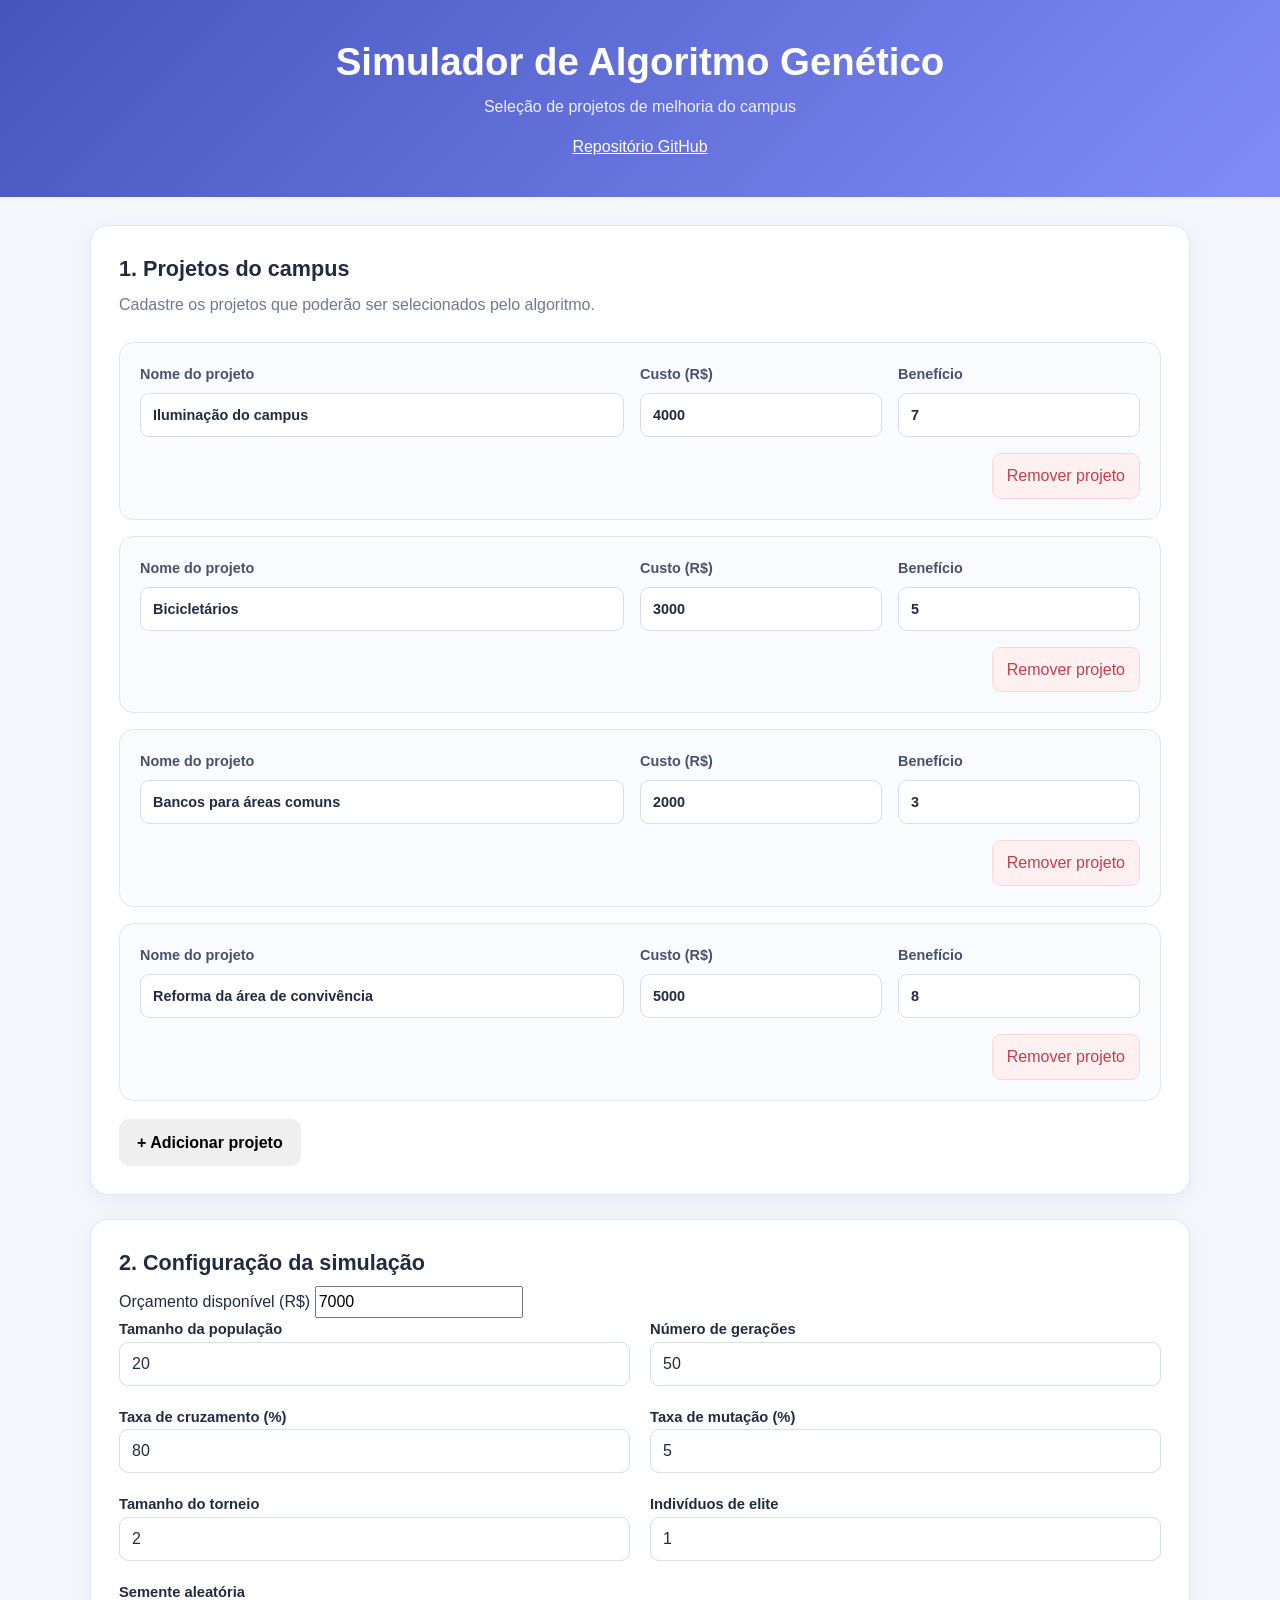
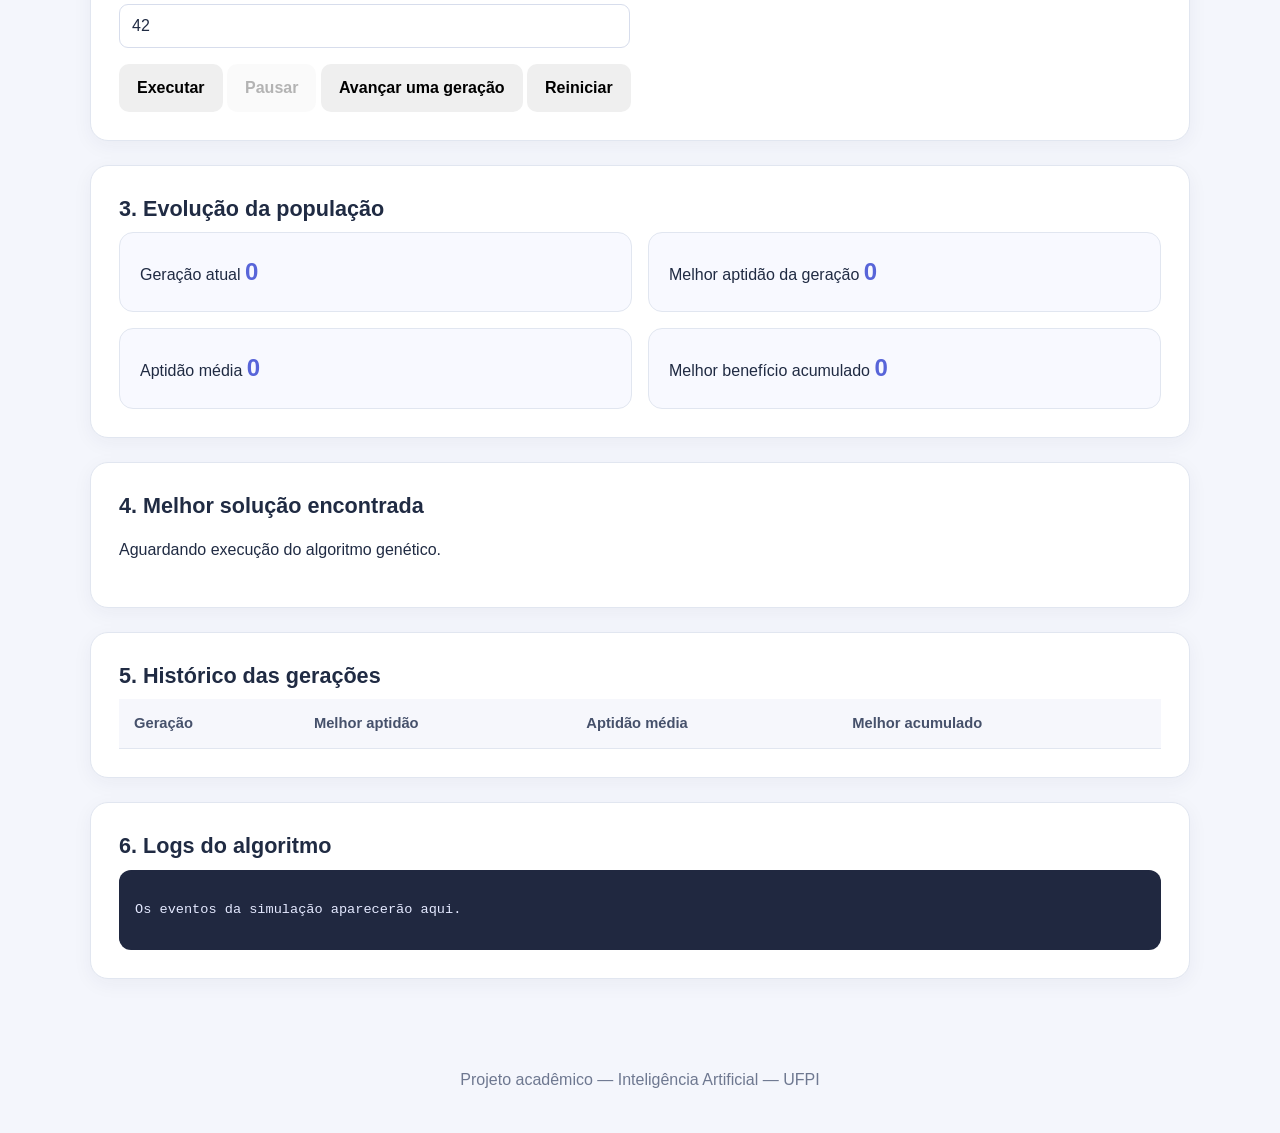
==== index.html @ 8a9bc87d "alg+estr" ====
<!DOCTYPE html>
<html lang="pt-BR">
<head>
    <meta charset="UTF-8">
    <meta name="viewport" content="width=device-width, initial-scale=1.0">

    <title>Simulador de Algoritmo Genético</title>

    <link rel="stylesheet" href="css/style.css">
</head>
<body>

    <header class="cabecalho">
        <div>
            <h1>Simulador de Algoritmo Genético</h1>
            <p>Seleção de projetos de melhoria do campus</p>
        </div>

        <a
            href="https://github.com/"
            target="_blank"
            rel="noopener noreferrer"
            class="link-github"
        >
            Repositório GitHub
        </a>
    </header>

    <main class="container">

        <section class="painel">
            <h2>1. Projetos do campus</h2>

            <p class="descricao">
                Cadastre os projetos que poderão ser selecionados pelo algoritmo.
            </p>

            <div id="lista-projetos"></div>

            <button type="button" id="adicionar-projeto" class="botao secundario">
                + Adicionar projeto
            </button>
        </section>

        <section class="painel">
            <h2>2. Configuração da simulação</h2>

            <form id="form-configuracao">

                <div class="campo">
                    <label for="orcamento">Orçamento disponível (R$)</label>
                    <input
                        type="number"
                        id="orcamento"
                        min="0"
                        step="0.01"
                        value="7000"
                        required
                    >
                </div>

                <div class="grade-campos">
                    <div class="campo">
                        <label for="populacao">Tamanho da população</label>
                        <input
                            type="number"
                            id="populacao"
                            min="2"
                            step="1"
                            value="20"
                            required
                        >
                    </div>

                    <div class="campo">
                        <label for="geracoes">Número de gerações</label>
                        <input
                            type="number"
                            id="geracoes"
                            min="1"
                            step="1"
                            value="50"
                            required
                        >
                    </div>

                    <div class="campo">
                        <label for="cruzamento">Taxa de cruzamento (%)</label>
                        <input
                            type="number"
                            id="cruzamento"
                            min="0"
                            max="100"
                            step="1"
                            value="80"
                            required
                        >
                    </div>

                    <div class="campo">
                        <label for="mutacao">Taxa de mutação (%)</label>
                        <input
                            type="number"
                            id="mutacao"
                            min="0"
                            max="100"
                            step="1"
                            value="5"
                            required
                        >
                    </div>

                    <div class="campo">
                        <label for="torneio">Tamanho do torneio</label>
                        <input
                            type="number"
                            id="torneio"
                            min="2"
                            step="1"
                            value="2"
                            required
                        >
                    </div>

                    <div class="campo">
                        <label for="elite">Indivíduos de elite</label>
                        <input
                            type="number"
                            id="elite"
                            min="0"
                            step="1"
                            value="1"
                            required
                        >
                    </div>

                    <div class="campo">
                        <label for="semente">Semente aleatória</label>
                        <input
                            type="number"
                            id="semente"
                            step="1"
                            value="42"
                            required
                        >
                    </div>
                </div>

                <p id="mensagem-validacao" class="mensagem"></p>

                <div class="botoes">
                    <button type="button" id="executar" class="botao principal">
                        Executar
                    </button>

                    <button type="button" id="pausar" class="botao secundario">
                        Pausar
                    </button>

                    <button type="button" id="avancar" class="botao secundario">
                        Avançar uma geração
                    </button>

                    <button type="button" id="reiniciar" class="botao secundario">
                        Reiniciar
                    </button>
                </div>
            </form>
        </section>

        <section class="painel">
            <h2>3. Evolução da população</h2>

            <div class="grade-resultados">
                <article class="cartao-resultado">
                    <span>Geração atual</span>
                    <strong id="geracao-atual">0</strong>
                </article>

                <article class="cartao-resultado">
                    <span>Melhor aptidão da geração</span>
                    <strong id="melhor-geracao">0</strong>
                </article>

                <article class="cartao-resultado">
                    <span>Aptidão média</span>
                    <strong id="media-populacao">0</strong>
                </article>

                <article class="cartao-resultado">
                    <span>Melhor benefício acumulado</span>
                    <strong id="melhor-acumulado">0</strong>
                </article>
            </div>
        </section>

        <section class="painel">
            <h2>4. Melhor solução encontrada</h2>

            <div id="resultado-final">
                <p>Aguardando execução do algoritmo genético.</p>
            </div>
        </section>

        <section class="painel">
            <h2>5. Histórico das gerações</h2>

            <div class="tabela-container">
                <table>
                    <thead>
                        <tr>
                            <th>Geração</th>
                            <th>Melhor aptidão</th>
                            <th>Aptidão média</th>
                            <th>Melhor acumulado</th>
                        </tr>
                    </thead>

                    <tbody id="historico-geracoes">
                    </tbody>
                </table>
            </div>
        </section>

        <section class="painel">
            <h2>6. Logs do algoritmo</h2>

            <div id="logs" class="logs">
                <p>Os eventos da simulação aparecerão aqui.</p>
            </div>
        </section>

    </main>

    <footer>
        <p>Projeto acadêmico — Inteligência Artificial — UFPI</p>
    </footer>

    <script type="module" src="js/main.js"></script>

</body>
</html>
---- css/style.css ----
:root {
  font-family: "Segoe UI", Arial, sans-serif;
  color: #202b43;
  background: #f4f6fc;
  font-synthesis: none;
  text-rendering: optimizeLegibility;
  --primaria: #5865d9;
  --primaria-hover: #4652bf;
  --texto-suave: #6e7890;
  --borda: #e1e6f0;
  --fundo-card: #ffffff;
}

* {
  box-sizing: border-box;
}

body {
  margin: 0;
  min-width: 320px;
  background: #f4f6fc;
  color: #202b43;
  line-height: 1.6;
}

button,
input,
select {
  font: inherit;
}

button {
  cursor: pointer;
  transition: background 0.2s, transform 0.2s;
}

button:hover {
  transform: translateY(-1px);
}

.cabecalho {
  padding: 38px 24px;
  color: white;
  text-align: center;
  background: linear-gradient(135deg, #4655bd, #818cf8);
}

.cabecalho h1 {
  margin: 0 0 8px;
  font-size: clamp(1.7rem, 4vw, 2.4rem);
  line-height: 1.25;
}

.cabecalho p {
  margin: 0;
  color: #eef0ff;
}

.cabecalho a {
  display: inline-block;
  margin-top: 14px;
  color: white;
}

.container {
  width: min(1100px, calc(100% - 32px));
  margin: 28px auto 48px;
}

.painel {
  min-width: 0;
  margin-bottom: 24px;
  padding: 28px;
  background: var(--fundo-card);
  border: 1px solid var(--borda);
  border-radius: 18px;
  box-shadow: 0 5px 20px rgba(35, 48, 85, 0.05);
}

.painel h2 {
  margin: 0 0 8px;
  font-size: 1.35rem;
  line-height: 1.4;
}

.painel > p {
  margin: 0 0 24px;
  color: var(--texto-suave);
}

#lista-projetos {
  display: grid;
  gap: 16px;
}

.projeto-item {
  display: grid;
  grid-template-columns: minmax(0, 2fr) minmax(0, 1fr) minmax(0, 1fr);
  align-items: end;
  gap: 16px;
  min-width: 0;
  padding: 20px;
  background: #fafbff;
  border: 1px solid var(--borda);
  border-radius: 14px;
}

.projeto-item label {
  display: flex;
  flex-direction: column;
  gap: 7px;
  min-width: 0;
  color: #46516b;
  font-size: 0.9rem;
  font-weight: 600;
}

.projeto-item input {
  width: 100%;
  min-width: 0;
  height: 44px;
  padding: 10px 12px;
  color: #202b43;
  background: white;
  border: 1px solid #d7ddec;
  border-radius: 9px;
  outline: none;
}

.projeto-item input:focus,
.grade-campos input:focus,
.grade-campos select:focus {
  border-color: var(--primaria);
  box-shadow: 0 0 0 3px rgba(88, 101, 217, 0.12);
}

.botao-remover {
  grid-column: 1 / -1;
  justify-self: end;
  padding: 9px 14px;
  color: #c13f50;
  background: #fff0f1;
  border: 1px solid #ffd7db;
  border-radius: 9px;
}

.botao-remover:hover {
  background: #ffe1e4;
}

.botao {
  display: inline-flex;
  align-items: center;
  justify-content: center;
  min-height: 44px;
  padding: 11px 18px;
  border: none;
  border-radius: 10px;
  font-weight: 600;
}

.botao-primario {
  color: white;
  background: var(--primaria);
}

.botao-primario:hover {
  background: var(--primaria-hover);
}

.botao-secundario {
  color: #46516b;
  background: #edf0fa;
}

#adicionar-projeto {
  margin-top: 18px;
}

.grade-campos {
  display: grid;
  grid-template-columns: repeat(2, minmax(0, 1fr));
  gap: 20px;
}

.grade-campos label {
  display: flex;
  flex-direction: column;
  gap: 8px;
  min-width: 0;
  font-weight: 600;
  font-size: 0.92rem;
}

.grade-campos input,
.grade-campos select {
  width: 100%;
  min-width: 0;
  height: 44px;
  padding: 10px 12px;
  color: #202b43;
  background: white;
  border: 1px solid #d7ddec;
  border-radius: 9px;
  outline: none;
}

.grade-campos input[type="range"] {
  padding: 0;
  accent-color: var(--primaria);
  border: none;
  box-shadow: none;
}

.grade-botoes {
  display: flex;
  flex-wrap: wrap;
  gap: 12px;
  margin-top: 24px;
}

.grade-resultados {
  display: grid;
  grid-template-columns: repeat(2, minmax(0, 1fr));
  gap: 16px;
}

.cartao-resultado {
  min-width: 0;
  padding: 20px;
  background: #f8f9ff;
  border: 1px solid var(--borda);
  border-radius: 14px;
}

.cartao-resultado p {
  margin: 0 0 6px;
  color: var(--texto-suave);
  font-size: 0.9rem;
}

.cartao-resultado strong {
  overflow-wrap: anywhere;
  font-size: 1.5rem;
  color: var(--primaria);
}

.tabela-container {
  width: 100%;
  overflow-x: auto;
}

table {
  width: 100%;
  border-collapse: collapse;
  font-size: 0.92rem;
}

th,
td {
  padding: 13px 15px;
  text-align: left;
  border-bottom: 1px solid var(--borda);
  white-space: nowrap;
}

th {
  color: #46516b;
  background: #f6f7fc;
  font-weight: 700;
}

.logs {
  max-height: 320px;
  overflow: auto;
  padding: 16px;
  color: #e4e9ff;
  background: #202840;
  border-radius: 12px;
  font-family: Consolas, monospace;
  font-size: 0.85rem;
  overflow-wrap: anywhere;
}

footer {
  padding: 24px;
  color: var(--texto-suave);
  text-align: center;
}

@media (max-width: 700px) {
  .container {
    width: min(100% - 20px, 600px);
    margin-top: 16px;
  }

  .painel {
    padding: 18px;
    border-radius: 14px;
  }

  .projeto-item {
    grid-template-columns: minmax(0, 1fr);
    gap: 14px;
    padding: 16px;
  }

  .botao-remover {
    grid-column: auto;
    justify-self: stretch;
  }

  .grade-campos,
  .grade-resultados {
    grid-template-columns: minmax(0, 1fr);
  }

  .grade-botoes {
    flex-direction: column;
  }

  .grade-botoes .botao {
    width: 100%;
  }
}
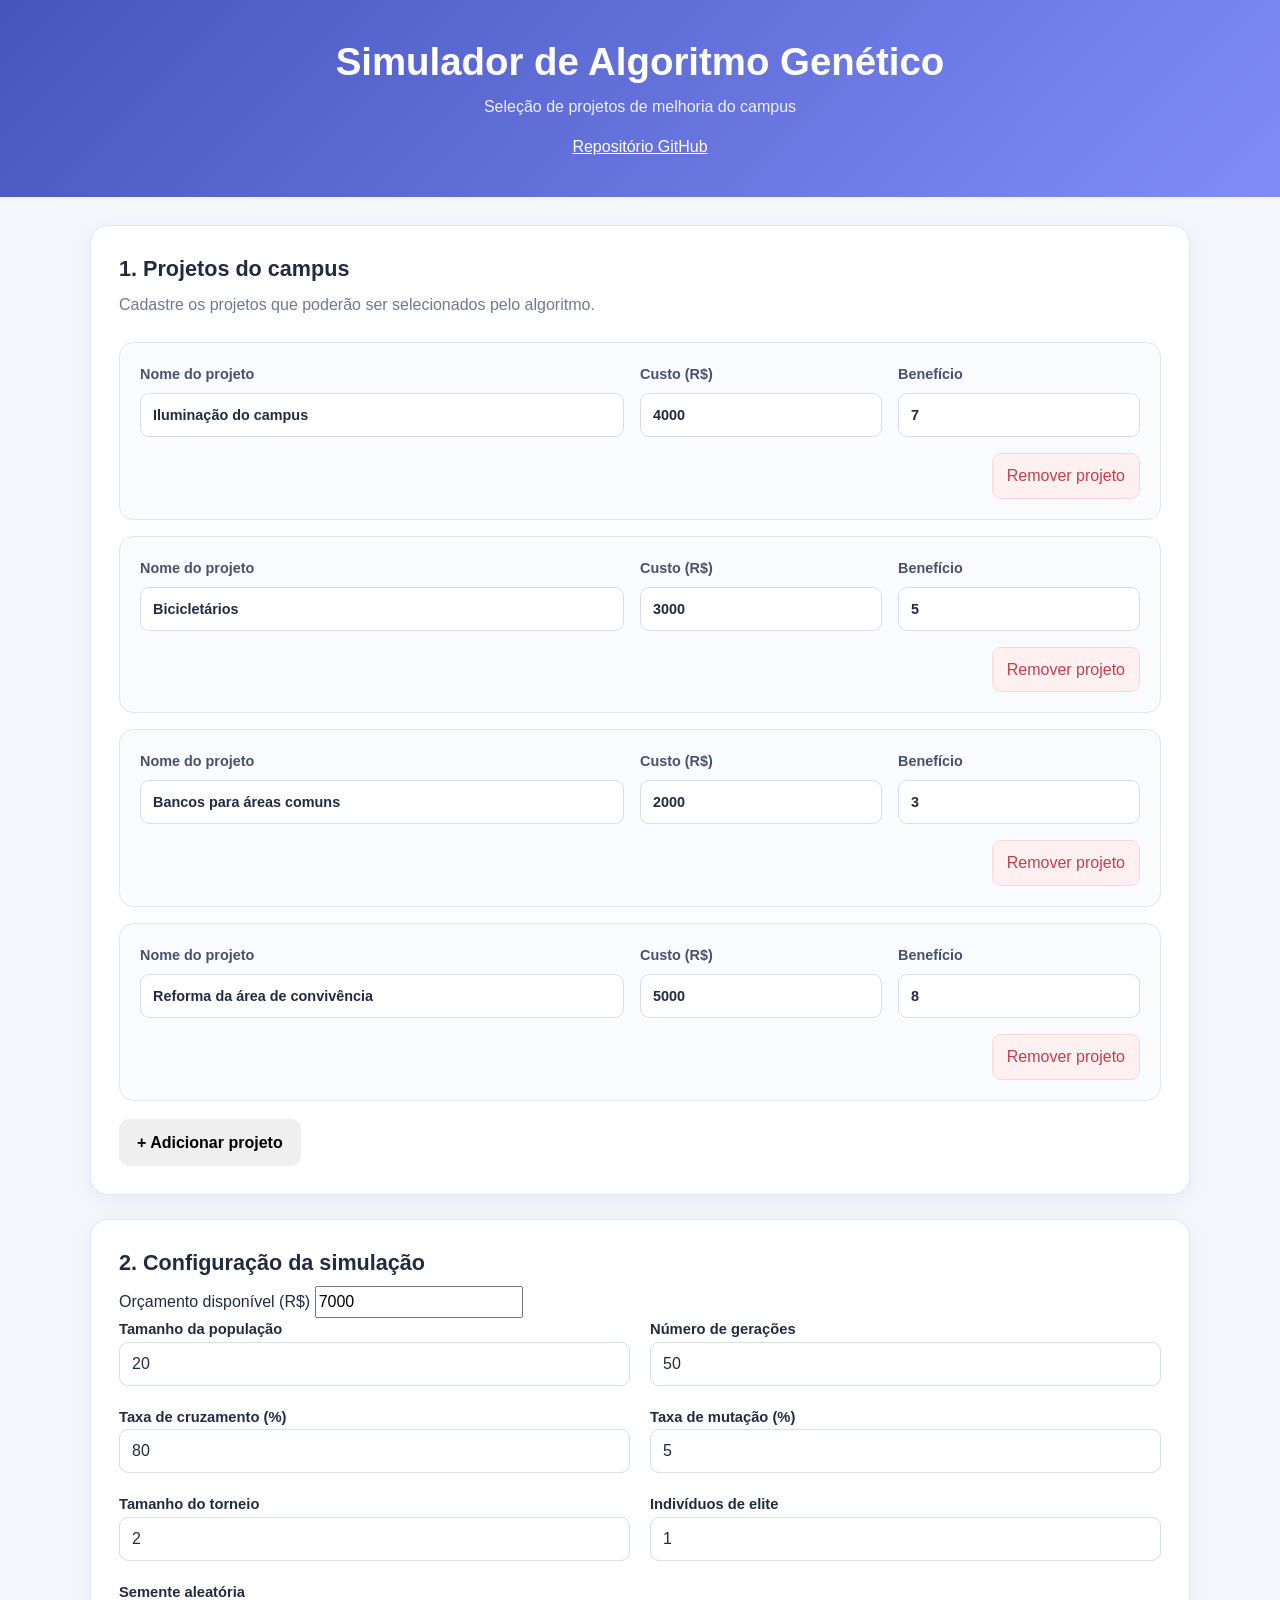
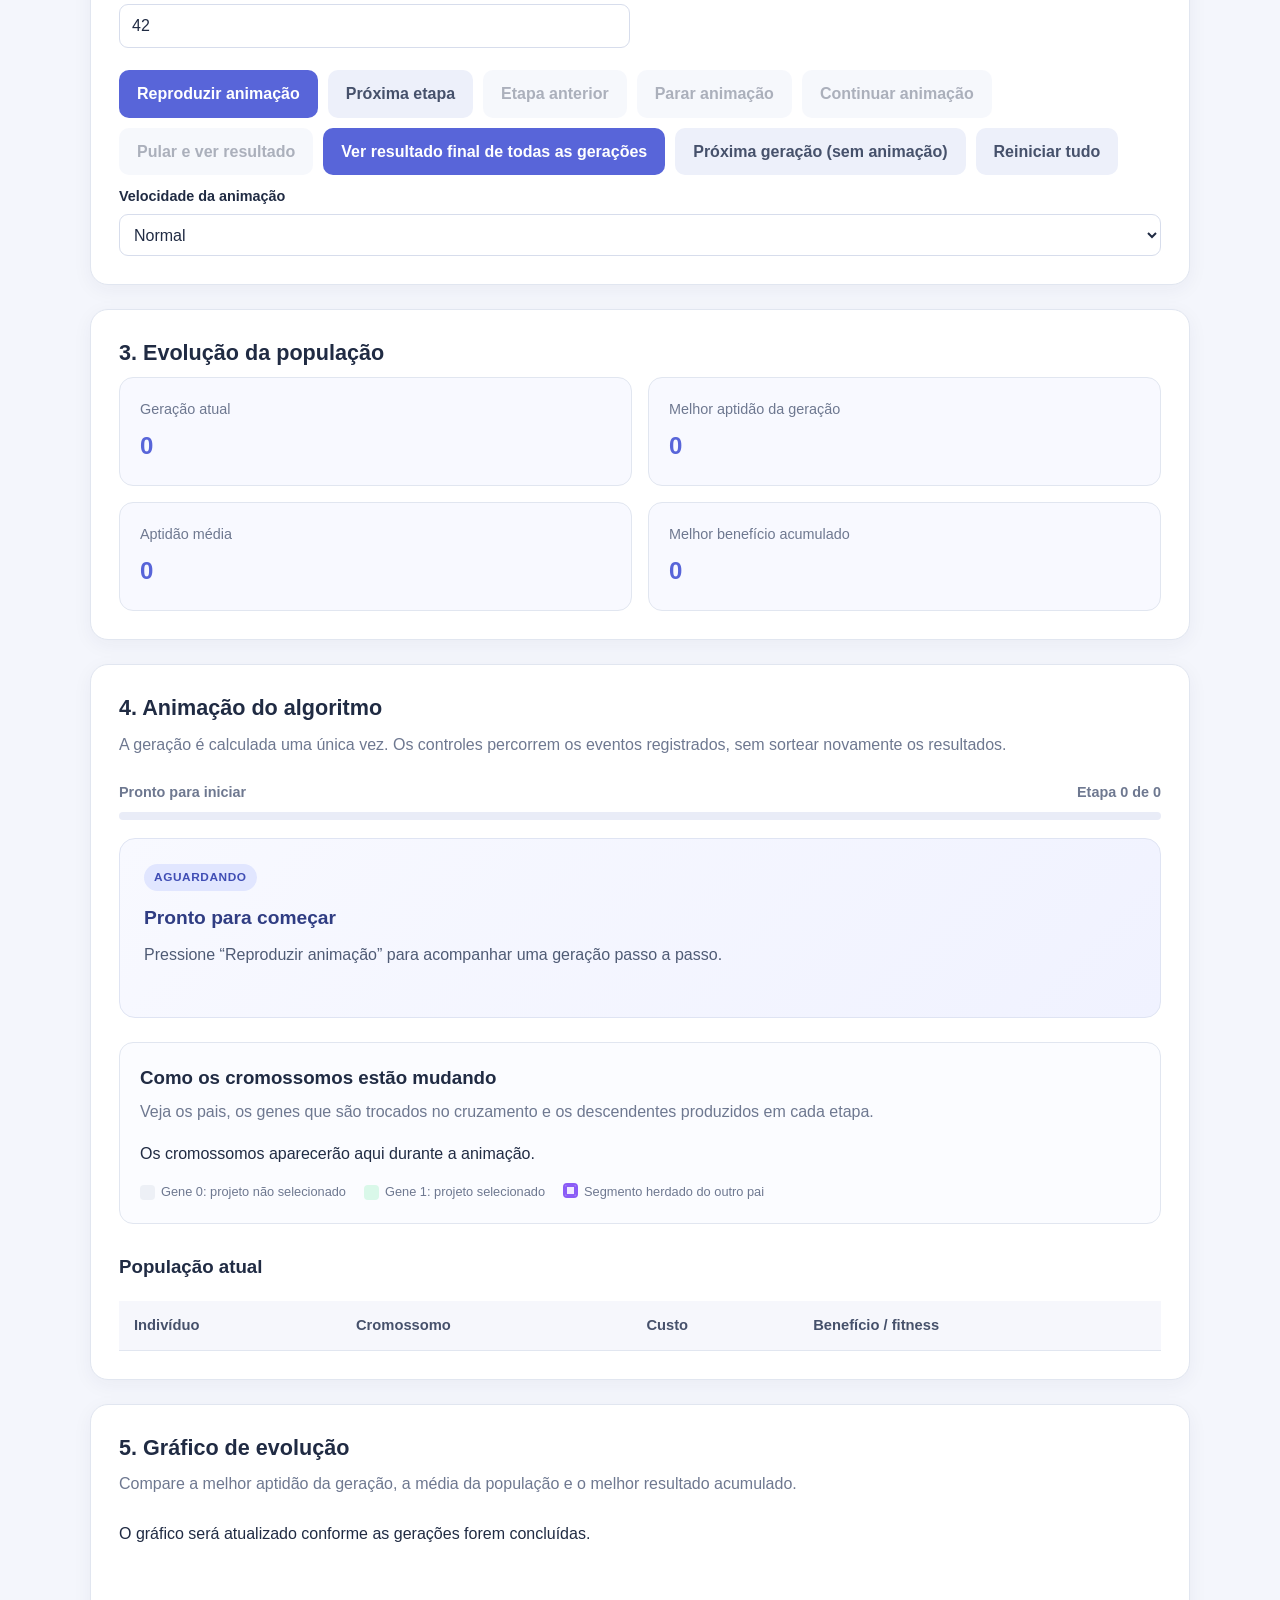
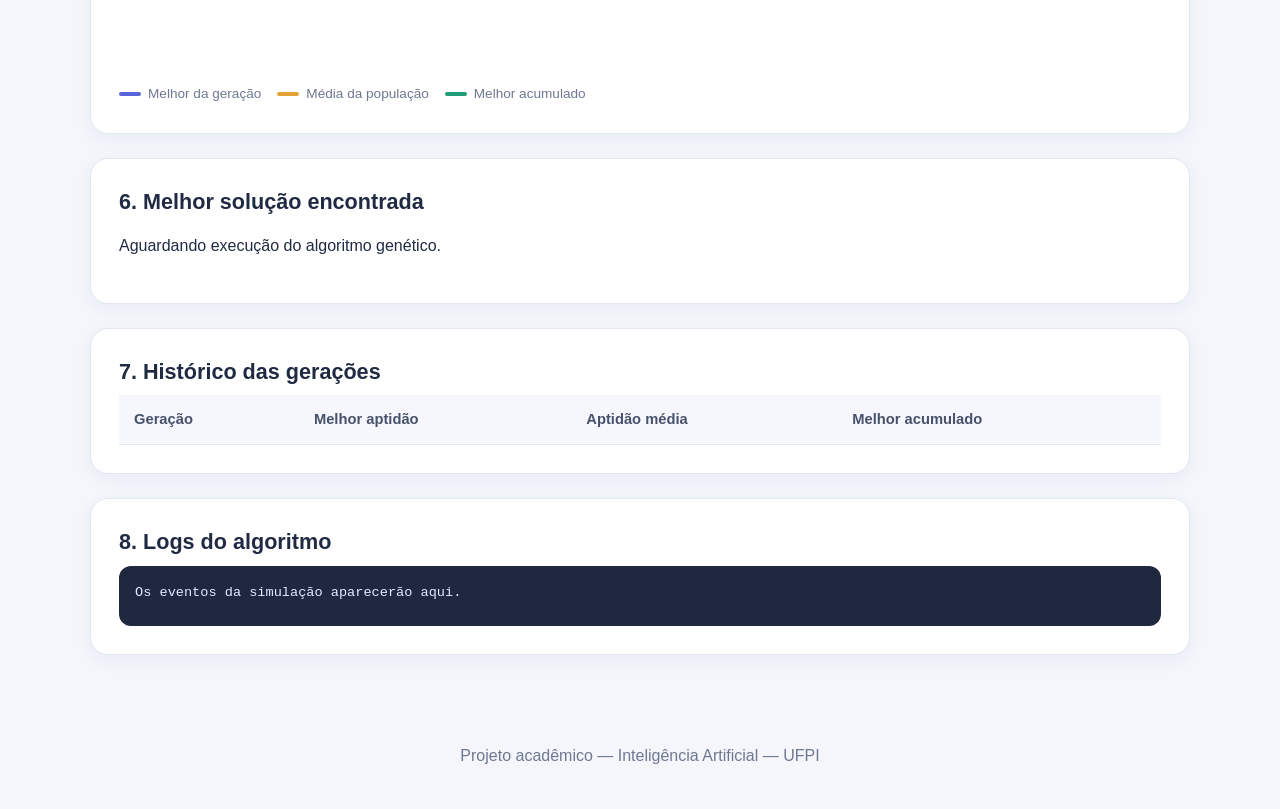
==== commit 7ee617a5: "ajuste das animacoes" ====
--- a/index.html
+++ b/index.html
@@ -4,40 +4,26 @@
 <head>
     <meta charset="UTF-8">
     <meta name="viewport" content="width=device-width, initial-scale=1.0">
-
     <title>Simulador de Algoritmo Genético</title>
-
     <link rel="stylesheet" href="css/style.css">
 </head>
 <body>
-
     <header class="cabecalho">
         <div>
             <h1>Simulador de Algoritmo Genético</h1>
             <p>Seleção de projetos de melhoria do campus</p>
         </div>
-
-        <a
-            href="https://github.com/"
-            target="_blank"
-            rel="noopener noreferrer"
-            class="link-github"
-        >
+        <a href="https://github.com/MonnikLuianne/simulador-de-algoritmo-genetico"
+           target="_blank" rel="noopener noreferrer" class="link-github">
             Repositório GitHub
         </a>
     </header>
 
     <main class="container">
-
         <section class="painel">
             <h2>1. Projetos do campus</h2>
-
-            <p class="descricao">
-                Cadastre os projetos que poderão ser selecionados pelo algoritmo.
-            </p>
-
+            <p class="descricao">Cadastre os projetos que poderão ser selecionados pelo algoritmo.</p>
             <div id="lista-projetos"></div>
-
             <button type="button" id="adicionar-projeto" class="botao secundario">
                 + Adicionar projeto
             </button>
@@ -45,149 +31,83 @@
 
         <section class="painel">
             <h2>2. Configuração da simulação</h2>
-
             <form id="form-configuracao">
-
                 <div class="campo">
                     <label for="orcamento">Orçamento disponível (R$)</label>
-                    <input
-                        type="number"
-                        id="orcamento"
-                        min="0"
-                        step="0.01"
-                        value="7000"
-                        required
-                    >
+                    <input type="number" id="orcamento" min="0" step="0.01" value="7000" required>
                 </div>
 
                 <div class="grade-campos">
                     <div class="campo">
                         <label for="populacao">Tamanho da população</label>
-                        <input
-                            type="number"
-                            id="populacao"
-                            min="2"
-                            step="1"
-                            value="20"
-                            required
-                        >
-                    </div>
-
+                        <input type="number" id="populacao" min="2" step="1" value="20" required>
+                    </div>
                     <div class="campo">
                         <label for="geracoes">Número de gerações</label>
-                        <input
-                            type="number"
-                            id="geracoes"
-                            min="1"
-                            step="1"
-                            value="50"
-                            required
-                        >
-                    </div>
-
+                        <input type="number" id="geracoes" min="1" step="1" value="50" required>
+                    </div>
                     <div class="campo">
                         <label for="cruzamento">Taxa de cruzamento (%)</label>
-                        <input
-                            type="number"
-                            id="cruzamento"
-                            min="0"
-                            max="100"
-                            step="1"
-                            value="80"
-                            required
-                        >
-                    </div>
-
+                        <input type="number" id="cruzamento" min="0" max="100" step="1" value="80" required>
+                    </div>
                     <div class="campo">
                         <label for="mutacao">Taxa de mutação (%)</label>
-                        <input
-                            type="number"
-                            id="mutacao"
-                            min="0"
-                            max="100"
-                            step="1"
-                            value="5"
-                            required
-                        >
-                    </div>
-
+                        <input type="number" id="mutacao" min="0" max="100" step="1" value="5" required>
+                    </div>
                     <div class="campo">
                         <label for="torneio">Tamanho do torneio</label>
-                        <input
-                            type="number"
-                            id="torneio"
-                            min="2"
-                            step="1"
-                            value="2"
-                            required
-                        >
-                    </div>
-
+                        <input type="number" id="torneio" min="2" step="1" value="2" required>
+                    </div>
                     <div class="campo">
                         <label for="elite">Indivíduos de elite</label>
-                        <input
-                            type="number"
-                            id="elite"
-                            min="0"
-                            step="1"
-                            value="1"
-                            required
-                        >
-                    </div>
-
+                        <input type="number" id="elite" min="0" step="1" value="1" required>
+                    </div>
                     <div class="campo">
                         <label for="semente">Semente aleatória</label>
-                        <input
-                            type="number"
-                            id="semente"
-                            step="1"
-                            value="42"
-                            required
-                        >
+                        <input type="number" id="semente" step="1" value="42" required>
                     </div>
                 </div>
 
                 <p id="mensagem-validacao" class="mensagem"></p>
 
                 <div class="botoes">
-                    <button type="button" id="executar" class="botao principal">
-                        Executar
-                    </button>
-
-                    <button type="button" id="pausar" class="botao secundario">
-                        Pausar
-                    </button>
-
-                    <button type="button" id="avancar" class="botao secundario">
-                        Avançar uma geração
-                    </button>
-
-                    <button type="button" id="reiniciar" class="botao secundario">
-                        Reiniciar
-                    </button>
+                    <button type="button" id="executar" class="botao botao-primario">Reproduzir animação</button>
+                    <button type="button" id="proxima-etapa" class="botao botao-secundario">Próxima etapa</button>
+                    <button type="button" id="etapa-anterior" class="botao botao-secundario">Etapa anterior</button>
+                    <button type="button" id="pausar" class="botao botao-secundario">Parar animação</button>
+                    <button type="button" id="continuar" class="botao botao-secundario">Continuar animação</button>
+                    <button type="button" id="pular" class="botao botao-secundario">Pular e ver resultado</button>
+                    <button type="button" id="resultado-todas-geracoes" class="botao botao-primario">Ver resultado final de todas as gerações</button>
+                    <button type="button" id="avancar" class="botao botao-secundario">Próxima geração (sem animação)</button>
+                    <button type="button" id="reiniciar" class="botao botao-secundario">Reiniciar tudo</button>
+                    <div class="campo campo-velocidade">
+                        <label for="velocidade">Velocidade da animação</label>
+                        <select id="velocidade">
+                            <option value="1400">Lenta</option>
+                            <option value="800" selected>Normal</option>
+                            <option value="350">Rápida</option>
+                            <option value="100">Muito rápida</option>
+                        </select>
+                    </div>
                 </div>
             </form>
         </section>
 
         <section class="painel">
             <h2>3. Evolução da população</h2>
-
             <div class="grade-resultados">
                 <article class="cartao-resultado">
                     <span>Geração atual</span>
                     <strong id="geracao-atual">0</strong>
                 </article>
-
                 <article class="cartao-resultado">
                     <span>Melhor aptidão da geração</span>
                     <strong id="melhor-geracao">0</strong>
                 </article>
-
                 <article class="cartao-resultado">
                     <span>Aptidão média</span>
                     <strong id="media-populacao">0</strong>
                 </article>
-
                 <article class="cartao-resultado">
                     <span>Melhor benefício acumulado</span>
                     <strong id="melhor-acumulado">0</strong>
@@ -196,16 +116,82 @@
         </section>
 
         <section class="painel">
-            <h2>4. Melhor solução encontrada</h2>
-
+            <h2>4. Animação do algoritmo</h2>
+            <p class="descricao">
+                A geração é calculada uma única vez. Os controles percorrem os eventos
+                registrados, sem sortear novamente os resultados.
+            </p>
+
+            <div class="animacao-status">
+                <span id="status-animacao">Pronto para iniciar</span>
+                <span id="contador-etapas">Etapa 0 de 0</span>
+            </div>
+            <div class="barra-progresso">
+                <div id="progresso-animacao"></div>
+            </div>
+
+            <article id="quadro-animacao" class="quadro-animacao" aria-live="polite">
+                <span class="etapa-selo">AGUARDANDO</span>
+                <h3>Pronto para começar</h3>
+                <p>Pressione “Reproduzir animação” para acompanhar uma geração passo a passo.</p>
+            </article>
+
+            <section class="painel-cromossomos">
+                <h3>Como os cromossomos estão mudando</h3>
+                <p class="descricao">
+                    Veja os pais, os genes que são trocados no cruzamento e os descendentes
+                    produzidos em cada etapa.
+                </p>
+                <div id="visual-cromossomos" class="visual-cromossomos" aria-live="polite">
+                    <p>Os cromossomos aparecerão aqui durante a animação.</p>
+                </div>
+                <div class="legenda-genes">
+                    <span><i class="gene-zero"></i> Gene 0: projeto não selecionado</span>
+                    <span><i class="gene-um"></i> Gene 1: projeto selecionado</span>
+                    <span><i class="gene-herdado"></i> Segmento herdado do outro pai</span>
+                </div>
+            </section>
+
+            <h3>População atual</h3>
+            <div class="tabela-container">
+                <table>
+                    <thead>
+                        <tr>
+                            <th>Indivíduo</th>
+                            <th>Cromossomo</th>
+                            <th>Custo</th>
+                            <th>Benefício / fitness</th>
+                        </tr>
+                    </thead>
+                    <tbody id="tabela-populacao"></tbody>
+                </table>
+            </div>
+        </section>
+
+        <section class="painel">
+            <h2>5. Gráfico de evolução</h2>
+            <p class="descricao">
+                Compare a melhor aptidão da geração, a média da população e o melhor resultado acumulado.
+            </p>
+            <div id="grafico-evolucao" class="grafico-evolucao">
+                <p>O gráfico será atualizado conforme as gerações forem concluídas.</p>
+            </div>
+            <div class="legenda-grafico">
+                <span><i class="legenda-melhor"></i> Melhor da geração</span>
+                <span><i class="legenda-media"></i> Média da população</span>
+                <span><i class="legenda-acumulado"></i> Melhor acumulado</span>
+            </div>
+        </section>
+
+        <section class="painel">
+            <h2>6. Melhor solução encontrada</h2>
             <div id="resultado-final">
                 <p>Aguardando execução do algoritmo genético.</p>
             </div>
         </section>
 
         <section class="painel">
-            <h2>5. Histórico das gerações</h2>
-
+            <h2>7. Histórico das gerações</h2>
             <div class="tabela-container">
                 <table>
                     <thead>
@@ -216,21 +202,17 @@
                             <th>Melhor acumulado</th>
                         </tr>
                     </thead>
-
-                    <tbody id="historico-geracoes">
-                    </tbody>
+                    <tbody id="historico-geracoes"></tbody>
                 </table>
             </div>
         </section>
 
         <section class="painel">
-            <h2>6. Logs do algoritmo</h2>
-
+            <h2>8. Logs do algoritmo</h2>
             <div id="logs" class="logs">
                 <p>Os eventos da simulação aparecerão aqui.</p>
             </div>
         </section>
-
     </main>
 
     <footer>
@@ -238,6 +220,5 @@
     </footer>
 
     <script type="module" src="js/main.js"></script>
-
 </body>
 </html>
--- a/css/style.css
+++ b/css/style.css
@@ -1,3 +1,4 @@
+
 :root {
   font-family: "Segoe UI", Arial, sans-serif;
   color: #202b43;
@@ -11,9 +12,7 @@
   --fundo-card: #ffffff;
 }
 
-* {
-  box-sizing: border-box;
-}
+* { box-sizing: border-box; }
 
 body {
   margin: 0;
@@ -23,20 +22,14 @@
   line-height: 1.6;
 }
 
-button,
-input,
-select {
-  font: inherit;
-}
+button, input, select { font: inherit; }
 
 button {
   cursor: pointer;
   transition: background 0.2s, transform 0.2s;
 }
 
-button:hover {
-  transform: translateY(-1px);
-}
+button:hover { transform: translateY(-1px); }
 
 .cabecalho {
   padding: 38px 24px;
@@ -51,16 +44,8 @@
   line-height: 1.25;
 }
 
-.cabecalho p {
-  margin: 0;
-  color: #eef0ff;
-}
-
-.cabecalho a {
-  display: inline-block;
-  margin-top: 14px;
-  color: white;
-}
+.cabecalho p { margin: 0; color: #eef0ff; }
+.cabecalho a { display: inline-block; margin-top: 14px; color: white; }
 
 .container {
   width: min(1100px, calc(100% - 32px));
@@ -77,21 +62,10 @@
   box-shadow: 0 5px 20px rgba(35, 48, 85, 0.05);
 }
 
-.painel h2 {
-  margin: 0 0 8px;
-  font-size: 1.35rem;
-  line-height: 1.4;
-}
-
-.painel > p {
-  margin: 0 0 24px;
-  color: var(--texto-suave);
-}
-
-#lista-projetos {
-  display: grid;
-  gap: 16px;
-}
+.painel h2 { margin: 0 0 8px; font-size: 1.35rem; line-height: 1.4; }
+.painel > p { margin: 0 0 24px; color: var(--texto-suave); }
+
+#lista-projetos { display: grid; gap: 16px; }
 
 .projeto-item {
   display: grid;
@@ -144,9 +118,7 @@
   border-radius: 9px;
 }
 
-.botao-remover:hover {
-  background: #ffe1e4;
-}
+.botao-remover:hover { background: #ffe1e4; }
 
 .botao {
   display: inline-flex;
@@ -159,23 +131,10 @@
   font-weight: 600;
 }
 
-.botao-primario {
-  color: white;
-  background: var(--primaria);
-}
-
-.botao-primario:hover {
-  background: var(--primaria-hover);
-}
-
-.botao-secundario {
-  color: #46516b;
-  background: #edf0fa;
-}
-
-#adicionar-projeto {
-  margin-top: 18px;
-}
+.botao-primario { color: white; background: var(--primaria); }
+.botao-primario:hover { background: var(--primaria-hover); }
+.botao-secundario { color: #46516b; background: #edf0fa; }
+#adicionar-projeto { margin-top: 18px; }
 
 .grade-campos {
   display: grid;
@@ -233,8 +192,9 @@
   border-radius: 14px;
 }
 
-.cartao-resultado p {
-  margin: 0 0 6px;
+.cartao-resultado span {
+  display: block;
+  margin-bottom: 6px;
   color: var(--texto-suave);
   font-size: 0.9rem;
 }
@@ -245,30 +205,18 @@
   color: var(--primaria);
 }
 
-.tabela-container {
-  width: 100%;
-  overflow-x: auto;
-}
-
-table {
-  width: 100%;
-  border-collapse: collapse;
-  font-size: 0.92rem;
-}
-
-th,
-td {
+.tabela-container { width: 100%; overflow-x: auto; }
+
+table { width: 100%; border-collapse: collapse; font-size: 0.92rem; }
+
+th, td {
   padding: 13px 15px;
   text-align: left;
   border-bottom: 1px solid var(--borda);
   white-space: nowrap;
 }
 
-th {
-  color: #46516b;
-  background: #f6f7fc;
-  font-weight: 700;
-}
+th { color: #46516b; background: #f6f7fc; font-weight: 700; }
 
 .logs {
   max-height: 320px;
@@ -282,44 +230,272 @@
   overflow-wrap: anywhere;
 }
 
-footer {
+footer { padding: 24px; color: var(--texto-suave); text-align: center; }
+
+/* Controles da animação */
+
+.botoes {
+  display: flex;
+  flex-wrap: wrap;
+  align-items: end;
+  gap: 10px;
+  margin-top: 22px;
+}
+
+.botoes .botao { min-height: 42px; }
+
+.botao:disabled {
+  opacity: 0.45;
+  cursor: not-allowed;
+  transform: none;
+}
+
+.campo-velocidade { min-width: 170px; flex: 1; }
+.campo-velocidade label { display: block; margin-bottom: 6px; font-size: 0.9rem; font-weight: 600; }
+
+.campo-velocidade select {
+  width: 100%;
+  min-height: 42px;
+  padding: 8px 10px;
+  border: 1px solid #d7ddec;
+  border-radius: 9px;
+  background: #fff;
+  color: #202b43;
+}
+
+.animacao-status {
+  display: flex;
+  flex-wrap: wrap;
+  justify-content: space-between;
+  gap: 8px;
+  margin: 18px 0 8px;
+  color: var(--texto-suave);
+  font-size: 0.9rem;
+  font-weight: 600;
+}
+
+.barra-progresso {
+  width: 100%;
+  height: 8px;
+  overflow: hidden;
+  background: #e9ecf7;
+  border-radius: 999px;
+}
+
+#progresso-animacao {
+  width: 0;
+  height: 100%;
+  background: linear-gradient(90deg, #5865d9, #a78bfa);
+  border-radius: inherit;
+  transition: width 0.25s ease;
+}
+
+.quadro-animacao {
+  position: relative;
+  min-height: 180px;
+  margin: 18px 0 24px;
   padding: 24px;
+  overflow-wrap: anywhere;
+  border: 1px solid #dfe4f3;
+  border-radius: 16px;
+  background: linear-gradient(135deg, #f8f9ff, #f0f2ff);
+  animation: entrar-etapa 0.22s ease-out;
+}
+
+.quadro-animacao h3 { margin: 12px 0 8px; color: #303d83; font-size: 1.2rem; }
+.quadro-animacao p { margin: 0; color: #4f5b75; }
+
+.etapa-selo {
+  display: inline-flex;
+  padding: 4px 10px;
+  border-radius: 999px;
+  background: #e1e6ff;
+  color: #404eb5;
+  font-size: 0.74rem;
+  font-weight: 800;
+  letter-spacing: 0.05em;
+  text-transform: uppercase;
+}
+
+.etapa-indicador { margin-top: 18px; color: #737e98; font-size: 0.8rem; font-weight: 700; }
+
+@keyframes entrar-etapa {
+  from { opacity: 0.5; transform: translateY(4px); }
+  to { opacity: 1; transform: translateY(0); }
+}
+
+/* Visualização dos cromossomos */
+
+.painel-cromossomos {
+  margin: 20px 0 28px;
+  padding: 20px;
+  border: 1px solid #e1e6f0;
+  border-radius: 14px;
+  background: #fbfcff;
+}
+
+.painel-cromossomos h3 { margin: 0 0 6px; }
+.painel-cromossomos .descricao { margin: 0 0 16px; color: var(--texto-suave); }
+
+.visual-cromossomos { min-width: 0; }
+
+.cromossomos-grade {
+  display: grid;
+  grid-template-columns: repeat(2, minmax(0, 1fr));
+  gap: 12px;
+}
+
+.cromossomo-card {
+  min-width: 0;
+  padding: 14px;
+  background: white;
+  border: 1px solid #e0e5f0;
+  border-radius: 12px;
+  animation: cromossomo-entrar 0.35s ease both;
+  animation-delay: calc(var(--ordem-cromossomo, 0) * 70ms);
+}
+
+.cromossomo-card strong {
+  display: block;
+  margin-bottom: 10px;
+  color: #4b5671;
+  font-size: 0.88rem;
+}
+
+.cromossomo-filho { border-color: #c8c8ff; background: #fbfaff; }
+
+.genes {
+  display: flex;
+  flex-wrap: wrap;
+  gap: 5px;
+  margin-bottom: 9px;
+}
+
+.gene {
+  display: inline-flex;
+  flex-direction: column;
+  align-items: center;
+  justify-content: center;
+  width: 36px;
+  height: 44px;
+  border: 1px solid transparent;
+  border-radius: 8px;
+  font-size: 1.1rem;
+  font-weight: 800;
+  animation: gene-aparecer 0.25s ease both;
+}
+
+.gene small {
+  margin-top: 1px;
+  font-size: 0.62rem;
+  font-weight: 600;
+}
+
+.gene-zero { color: #59657c; background: #edf0f6; border-color: #dce1ea; }
+.gene-um { color: #17694f; background: #d9f8e9; border-color: #9de5c5; }
+.gene-herdado { box-shadow: inset 0 0 0 2px #8b5cf6; transform: translateY(-2px); }
+
+.legenda-genes {
+  display: flex;
+  flex-wrap: wrap;
+  gap: 10px 18px;
+  margin-top: 16px;
   color: var(--texto-suave);
-  text-align: center;
-}
+  font-size: 0.8rem;
+}
+
+.legenda-genes span { display: inline-flex; align-items: center; gap: 6px; }
+.legenda-genes i { width: 15px; height: 15px; border-radius: 4px; display: inline-block; }
+.legenda-genes .gene-zero { background: #edf0f6; }
+.legenda-genes .gene-um { background: #d9f8e9; }
+.legenda-genes .gene-herdado { background: #f0eaff; border: 2px solid #8b5cf6; }
+
+.explicacao-cromossomos {
+  margin: 14px 0 0;
+  color: #5f6b84;
+  font-size: 0.88rem;
+}
+
+.sem-cromossomos { color: var(--texto-suave); overflow-wrap: anywhere; }
+
+@keyframes cromossomo-entrar {
+  from { opacity: 0; transform: translateY(8px) scale(0.98); }
+  to { opacity: 1; transform: translateY(0) scale(1); }
+}
+
+@keyframes gene-aparecer {
+  from { opacity: 0.35; transform: scale(0.8); }
+  to { opacity: 1; transform: scale(1); }
+}
+
+/* Gráfico de evolução */
+
+.grafico-evolucao { width: 100%; min-height: 150px; }
+
+.grafico-svg {
+  display: block;
+  width: 100%;
+  height: auto;
+  max-height: 380px;
+  overflow: visible;
+}
+
+.grade-svg { stroke: #e5e9f3; stroke-width: 1; }
+.eixo-svg { stroke: #aeb7ca; stroke-width: 1.2; }
+.rotulo-svg { fill: #78839b; font-size: 11px; }
+
+.linha-svg {
+  fill: none;
+  stroke-width: 3;
+  stroke-linecap: round;
+  stroke-linejoin: round;
+}
+
+.linha-melhor { stroke: #5865d9; }
+.linha-media { stroke: #e4a23b; stroke-dasharray: 6 4; }
+.linha-acumulado { stroke: #209b78; }
+
+.legenda-grafico {
+  display: flex;
+  flex-wrap: wrap;
+  gap: 16px;
+  margin-top: 12px;
+  color: var(--texto-suave);
+  font-size: 0.85rem;
+}
+
+.legenda-grafico span { display: inline-flex; align-items: center; gap: 7px; }
+.legenda-grafico i { display: inline-block; width: 22px; height: 4px; border-radius: 5px; }
+.legenda-melhor { background: #5865d9; }
+.legenda-media { background: #e4a23b; }
+.legenda-acumulado { background: #209b78; }
+
+#tabela-populacao code,
+#resultado-final code {
+  padding: 3px 6px;
+  color: #404eb5;
+  background: #edf0ff;
+  border-radius: 5px;
+  font-weight: 700;
+  letter-spacing: 0.08em;
+}
+
+#logs p {
+  margin: 0 0 8px;
+  padding-bottom: 7px;
+  border-bottom: 1px solid rgba(255, 255, 255, 0.09);
+}
+
+#logs p:last-child { margin-bottom: 0; border-bottom: 0; }
 
 @media (max-width: 700px) {
-  .container {
-    width: min(100% - 20px, 600px);
-    margin-top: 16px;
-  }
-
-  .painel {
-    padding: 18px;
-    border-radius: 14px;
-  }
-
-  .projeto-item {
-    grid-template-columns: minmax(0, 1fr);
-    gap: 14px;
-    padding: 16px;
-  }
-
-  .botao-remover {
-    grid-column: auto;
-    justify-self: stretch;
-  }
-
-  .grade-campos,
-  .grade-resultados {
-    grid-template-columns: minmax(0, 1fr);
-  }
-
-  .grade-botoes {
-    flex-direction: column;
-  }
-
-  .grade-botoes .botao {
-    width: 100%;
-  }
-}
+  .container { width: min(100% - 20px, 600px); margin-top: 16px; }
+  .painel { padding: 18px; border-radius: 14px; }
+  .projeto-item { grid-template-columns: minmax(0, 1fr); gap: 14px; padding: 16px; }
+  .botao-remover { grid-column: auto; justify-self: stretch; }
+  .grade-campos, .grade-resultados, .cromossomos-grade { grid-template-columns: minmax(0, 1fr); }
+  .botoes { flex-direction: column; align-items: stretch; }
+  .botoes .botao, .campo-velocidade { width: 100%; }
+  .quadro-animacao { padding: 18px; }
+  .legenda-grafico { flex-direction: column; gap: 8px; }
+}
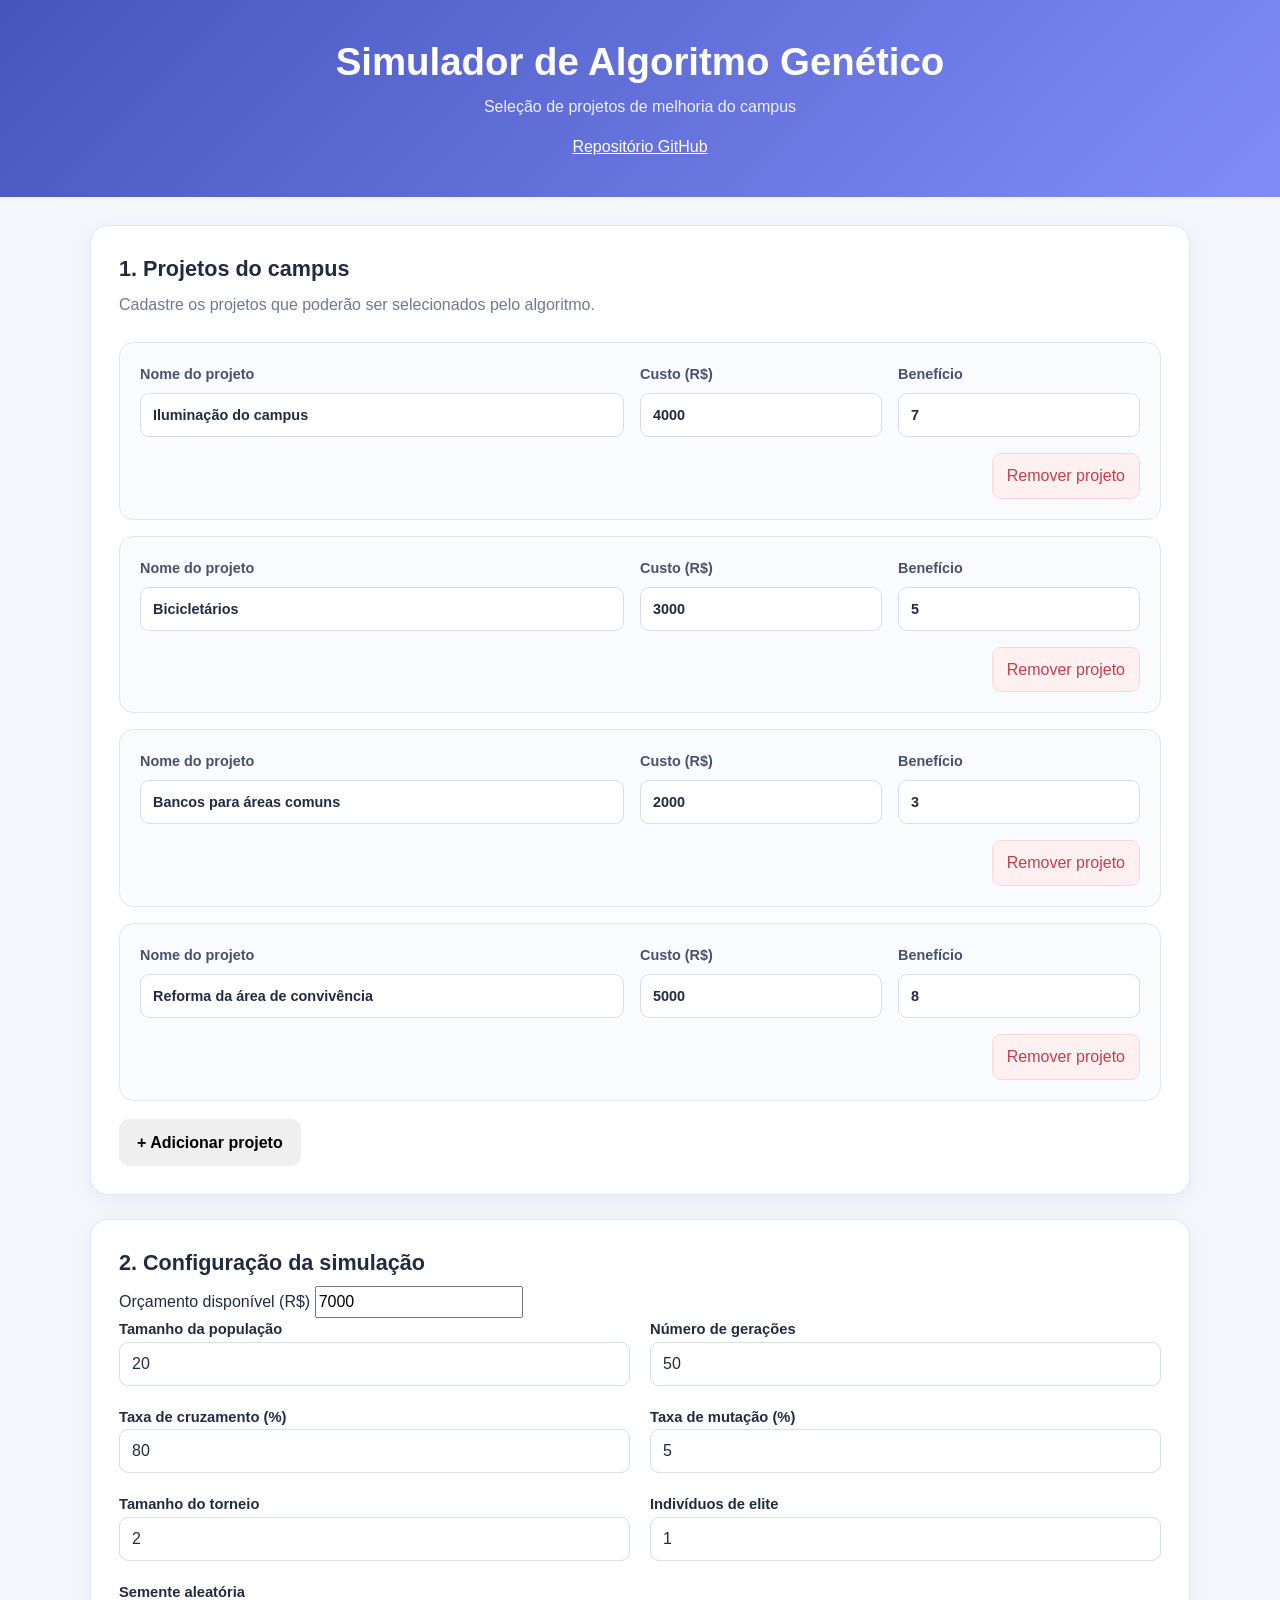
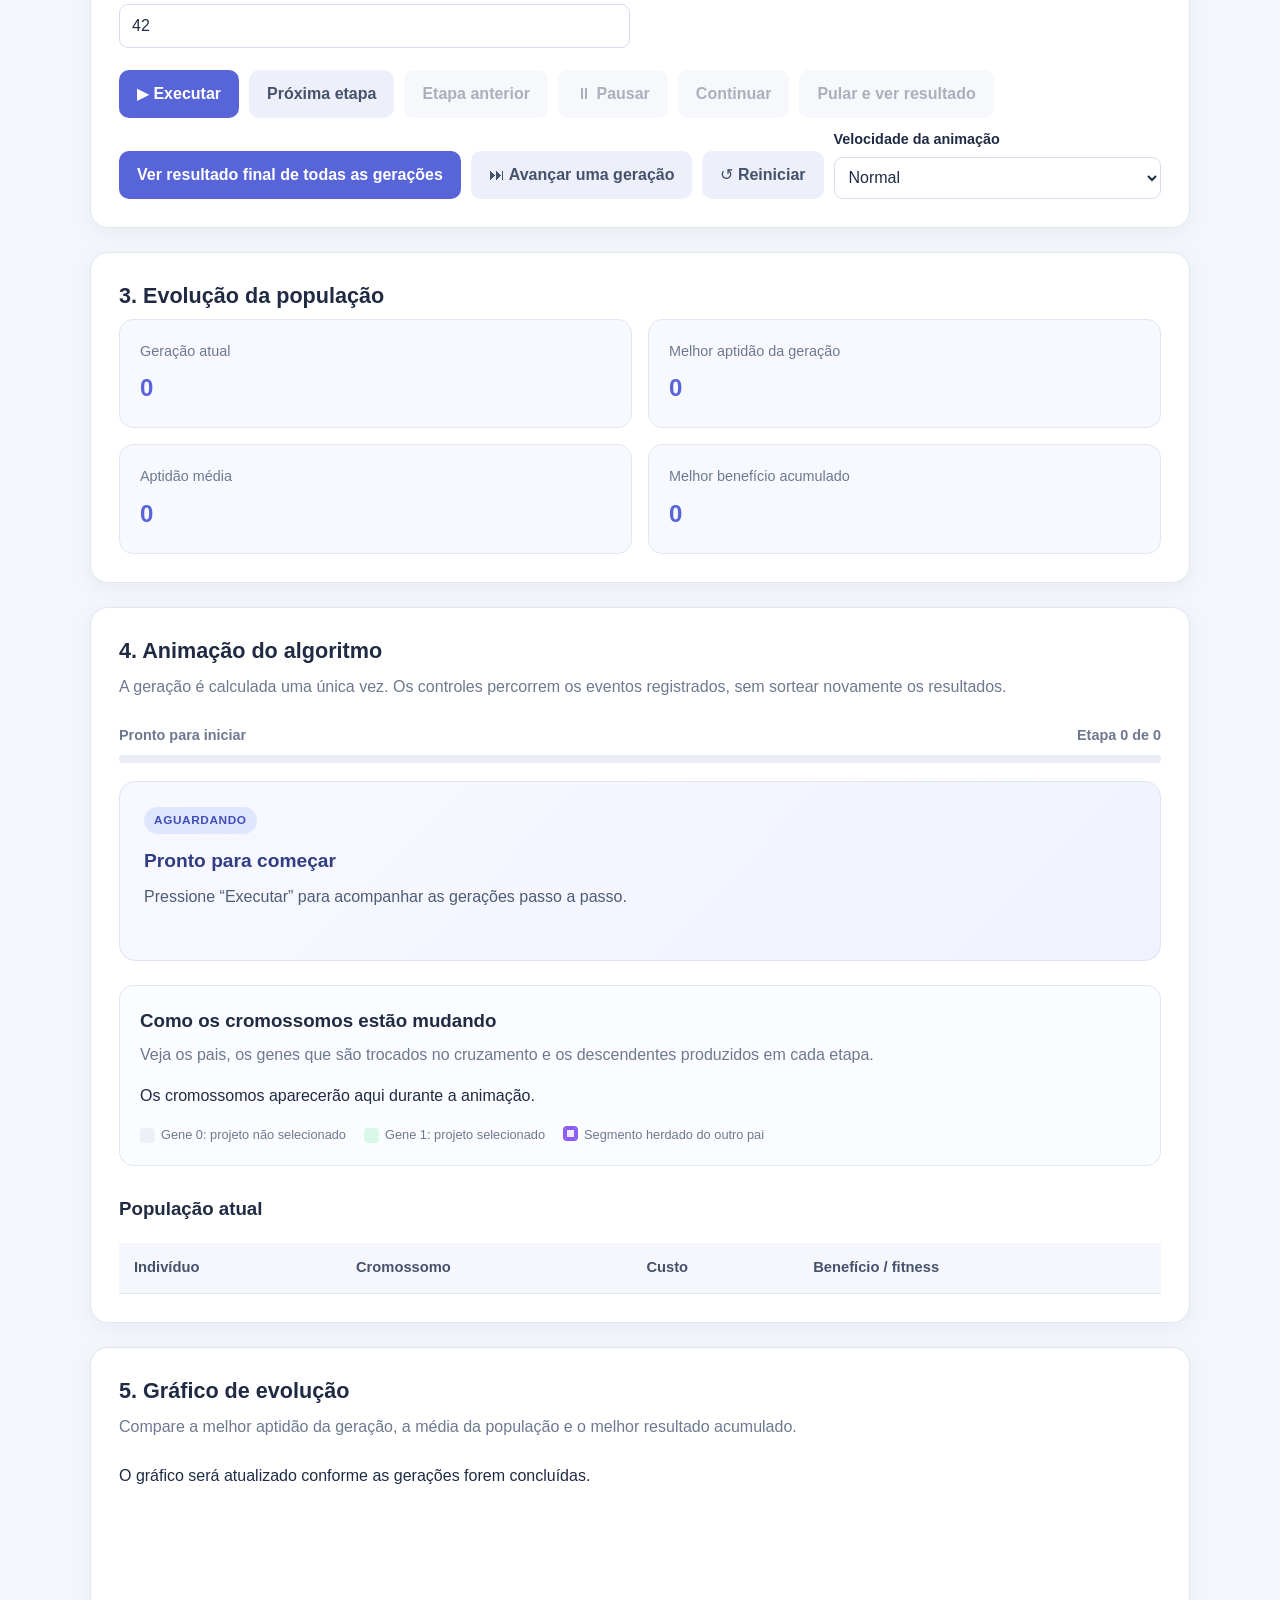
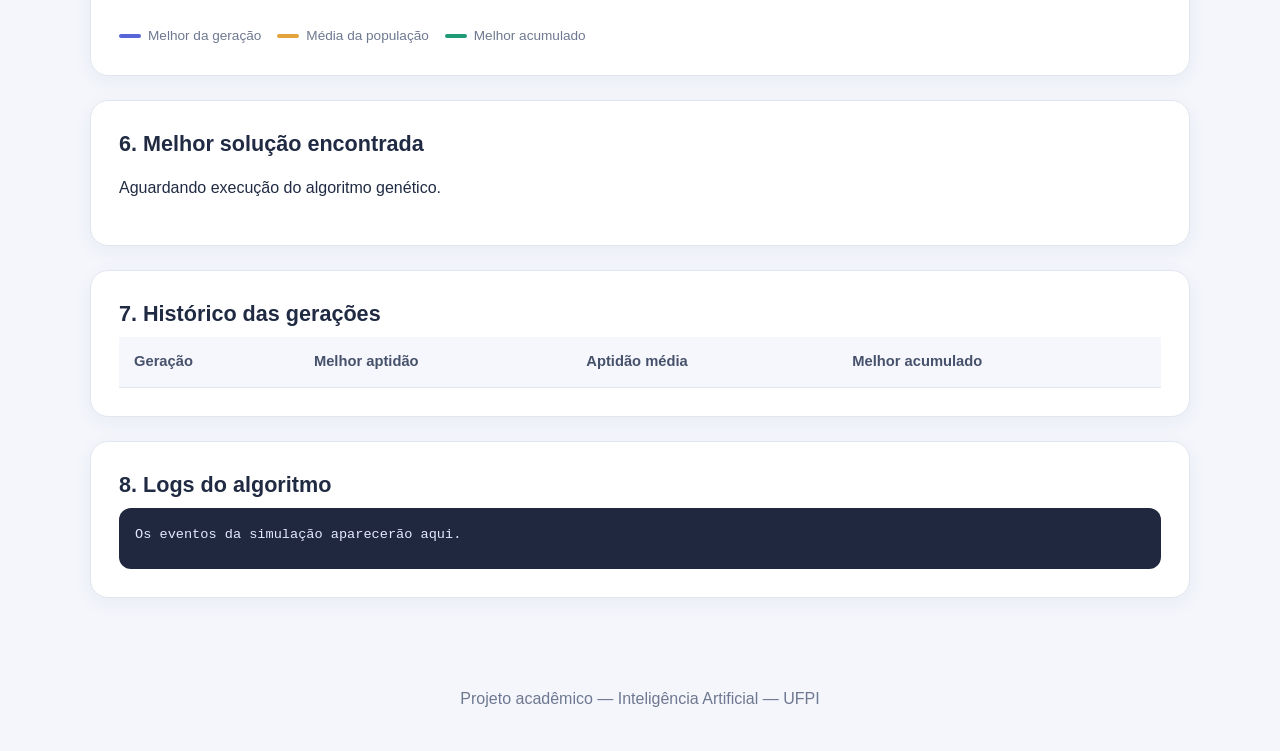
==== commit 813467e4: "Controles com os nomes do enunciado, reinício obrigatório após alterações e testes no README - Botõe" ====
--- a/index.html
+++ b/index.html
@@ -71,15 +71,15 @@
                 <p id="mensagem-validacao" class="mensagem"></p>
 
                 <div class="botoes">
-                    <button type="button" id="executar" class="botao botao-primario">Reproduzir animação</button>
+                    <button type="button" id="executar" class="botao botao-primario">▶ Executar</button>
                     <button type="button" id="proxima-etapa" class="botao botao-secundario">Próxima etapa</button>
                     <button type="button" id="etapa-anterior" class="botao botao-secundario">Etapa anterior</button>
-                    <button type="button" id="pausar" class="botao botao-secundario">Parar animação</button>
-                    <button type="button" id="continuar" class="botao botao-secundario">Continuar animação</button>
+                    <button type="button" id="pausar" class="botao botao-secundario">⏸ Pausar</button>
+                    <button type="button" id="continuar" class="botao botao-secundario">Continuar</button>
                     <button type="button" id="pular" class="botao botao-secundario">Pular e ver resultado</button>
                     <button type="button" id="resultado-todas-geracoes" class="botao botao-primario">Ver resultado final de todas as gerações</button>
-                    <button type="button" id="avancar" class="botao botao-secundario">Próxima geração (sem animação)</button>
-                    <button type="button" id="reiniciar" class="botao botao-secundario">Reiniciar tudo</button>
+                    <button type="button" id="avancar" class="botao botao-secundario">⏭ Avançar uma geração</button>
+                    <button type="button" id="reiniciar" class="botao botao-secundario">↺ Reiniciar</button>
                     <div class="campo campo-velocidade">
                         <label for="velocidade">Velocidade da animação</label>
                         <select id="velocidade">
@@ -133,7 +133,7 @@
             <article id="quadro-animacao" class="quadro-animacao" aria-live="polite">
                 <span class="etapa-selo">AGUARDANDO</span>
                 <h3>Pronto para começar</h3>
-                <p>Pressione “Reproduzir animação” para acompanhar uma geração passo a passo.</p>
+                <p>Pressione “Executar” para acompanhar as gerações passo a passo.</p>
             </article>
 
             <section class="painel-cromossomos">
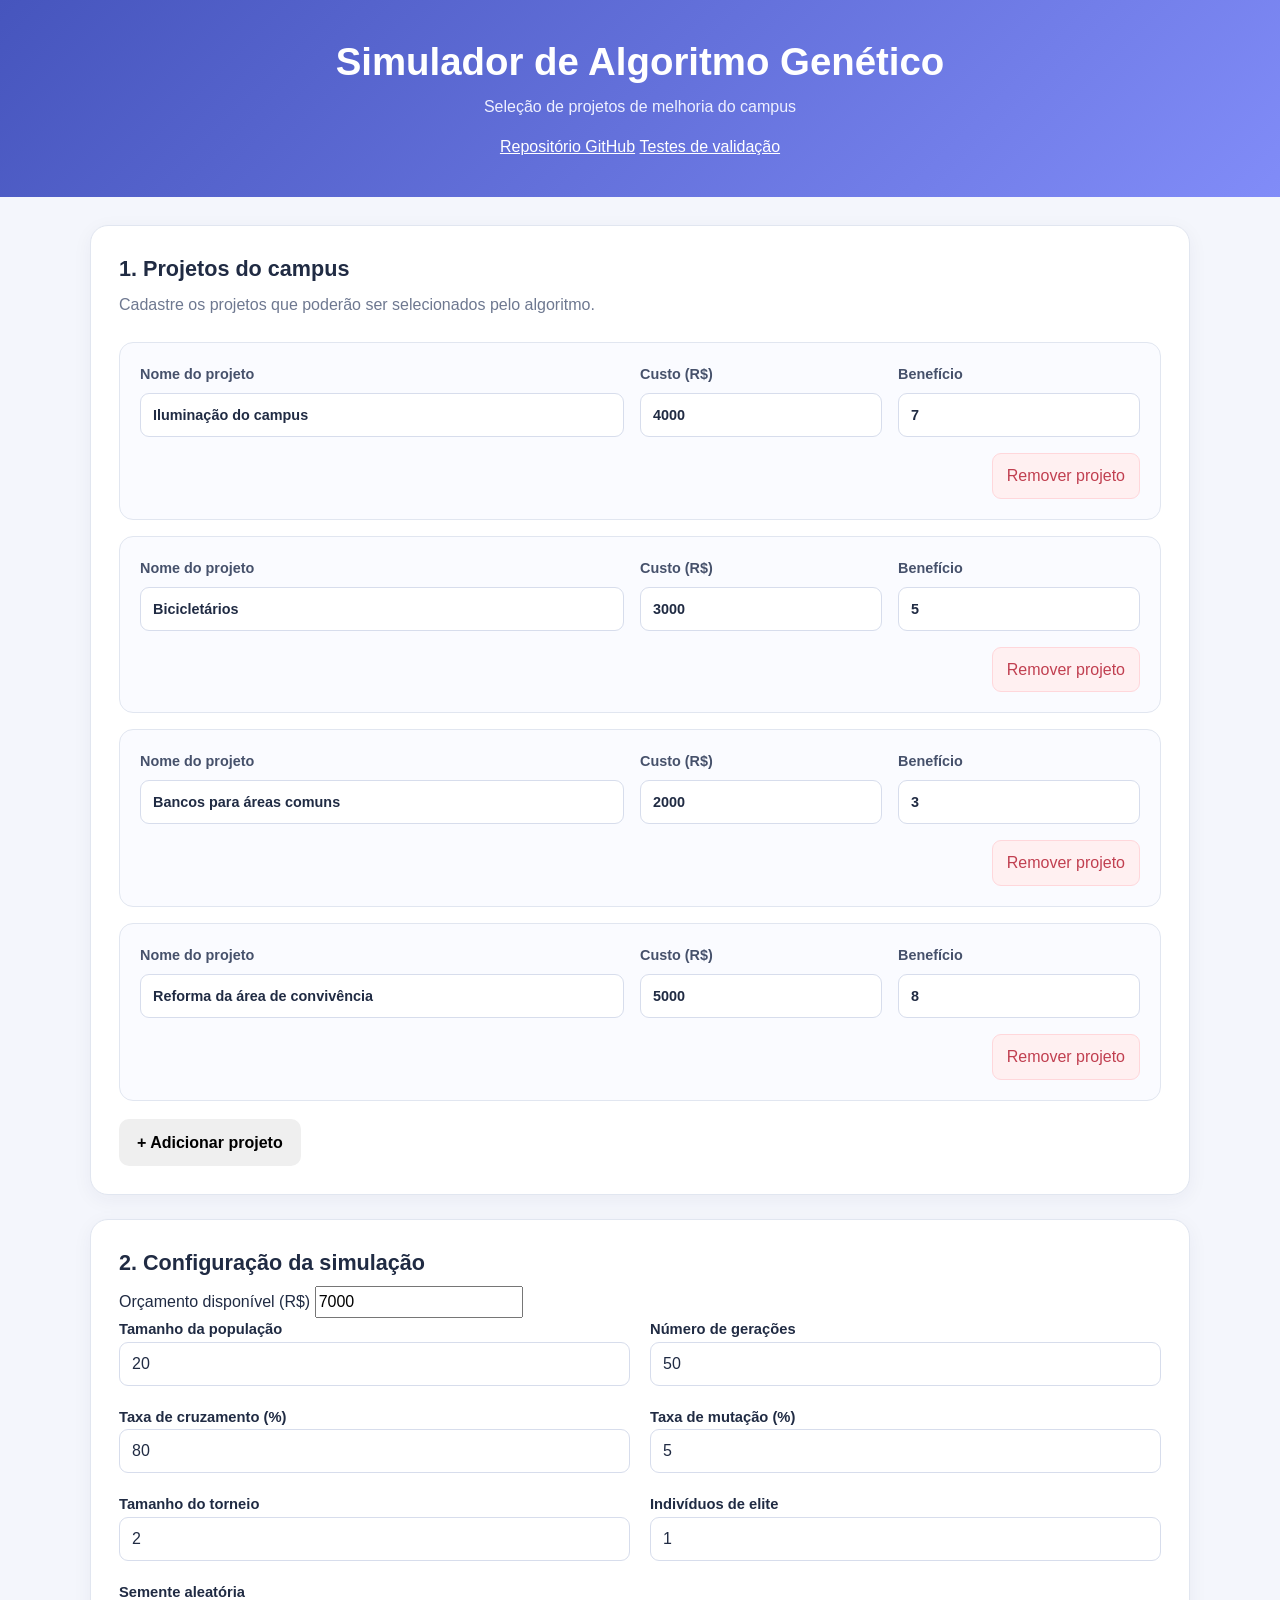
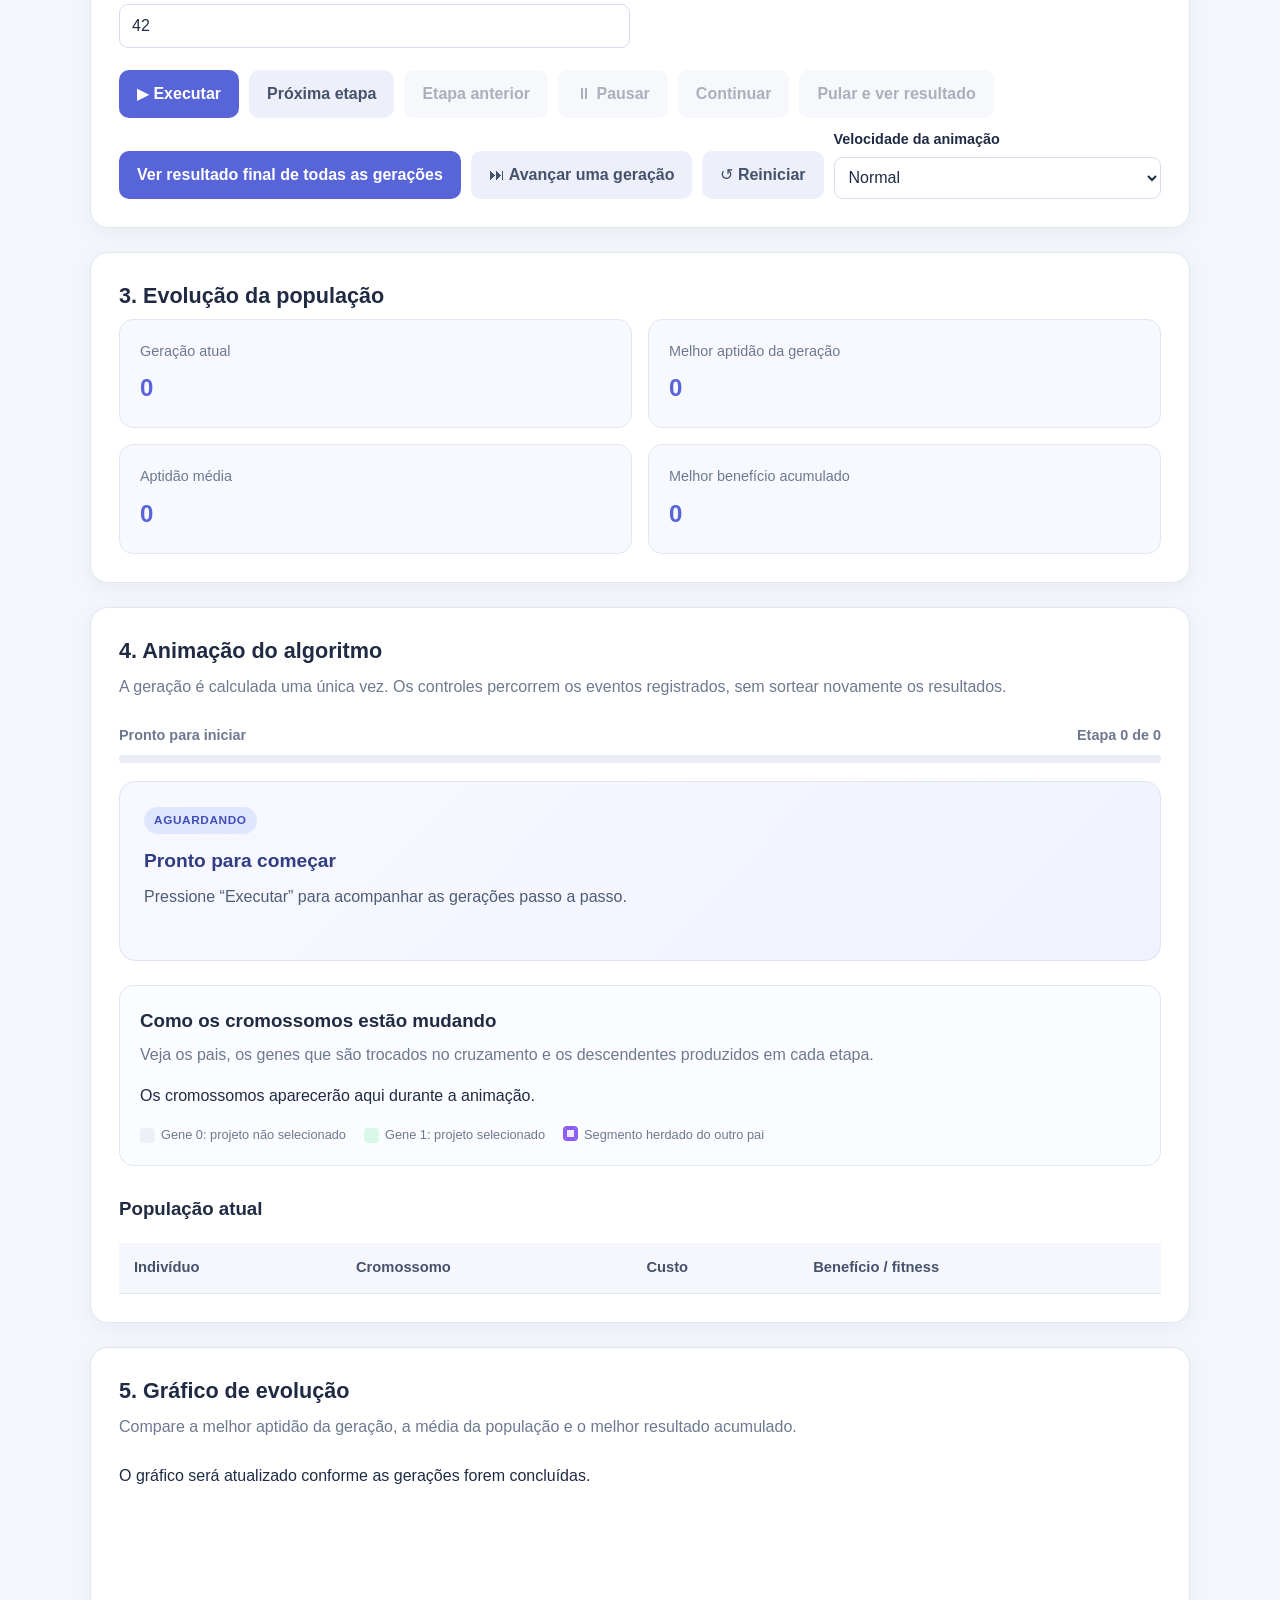
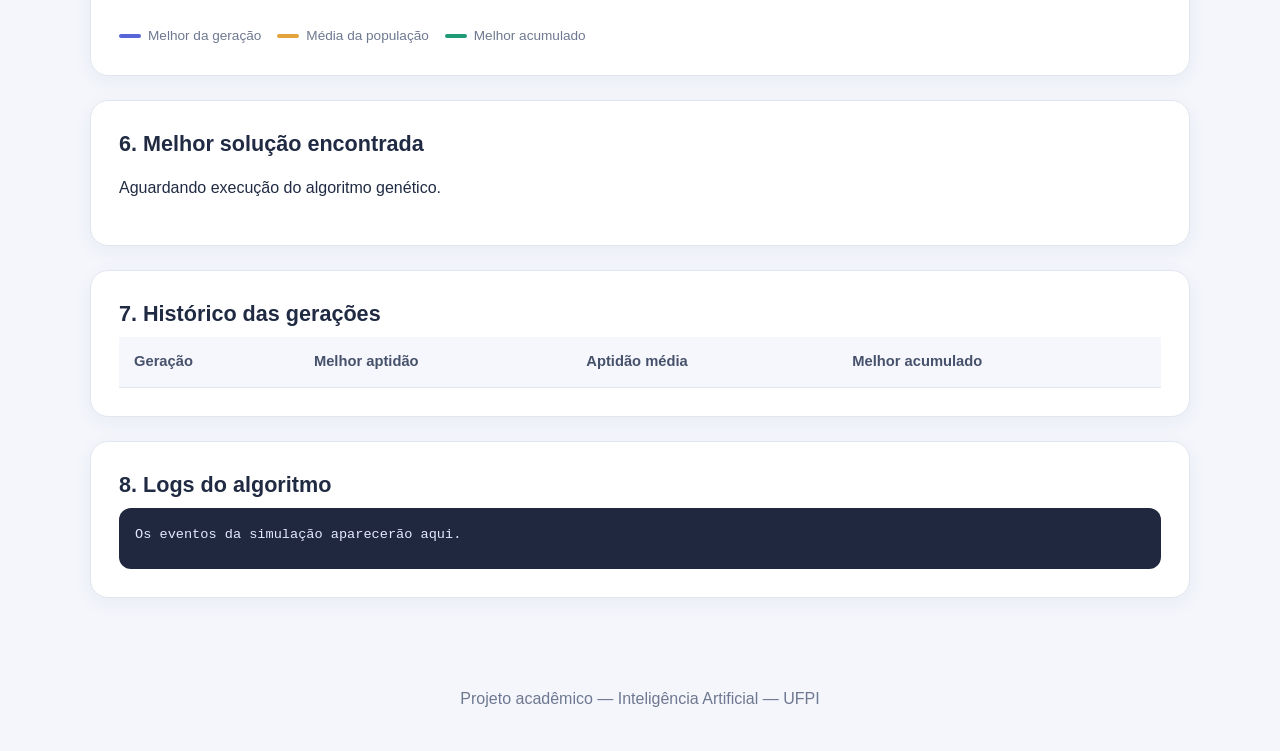
==== commit 4e17dd8b: "Trava de reinício em todos os controles e página de testes de validação - Avançar uma geração, Próxi" ====
--- a/index.html
+++ b/index.html
@@ -17,6 +17,7 @@
            target="_blank" rel="noopener noreferrer" class="link-github">
             Repositório GitHub
         </a>
+        <a href="testes.html" class="link-github">Testes de validação</a>
     </header>
 
     <main class="container">
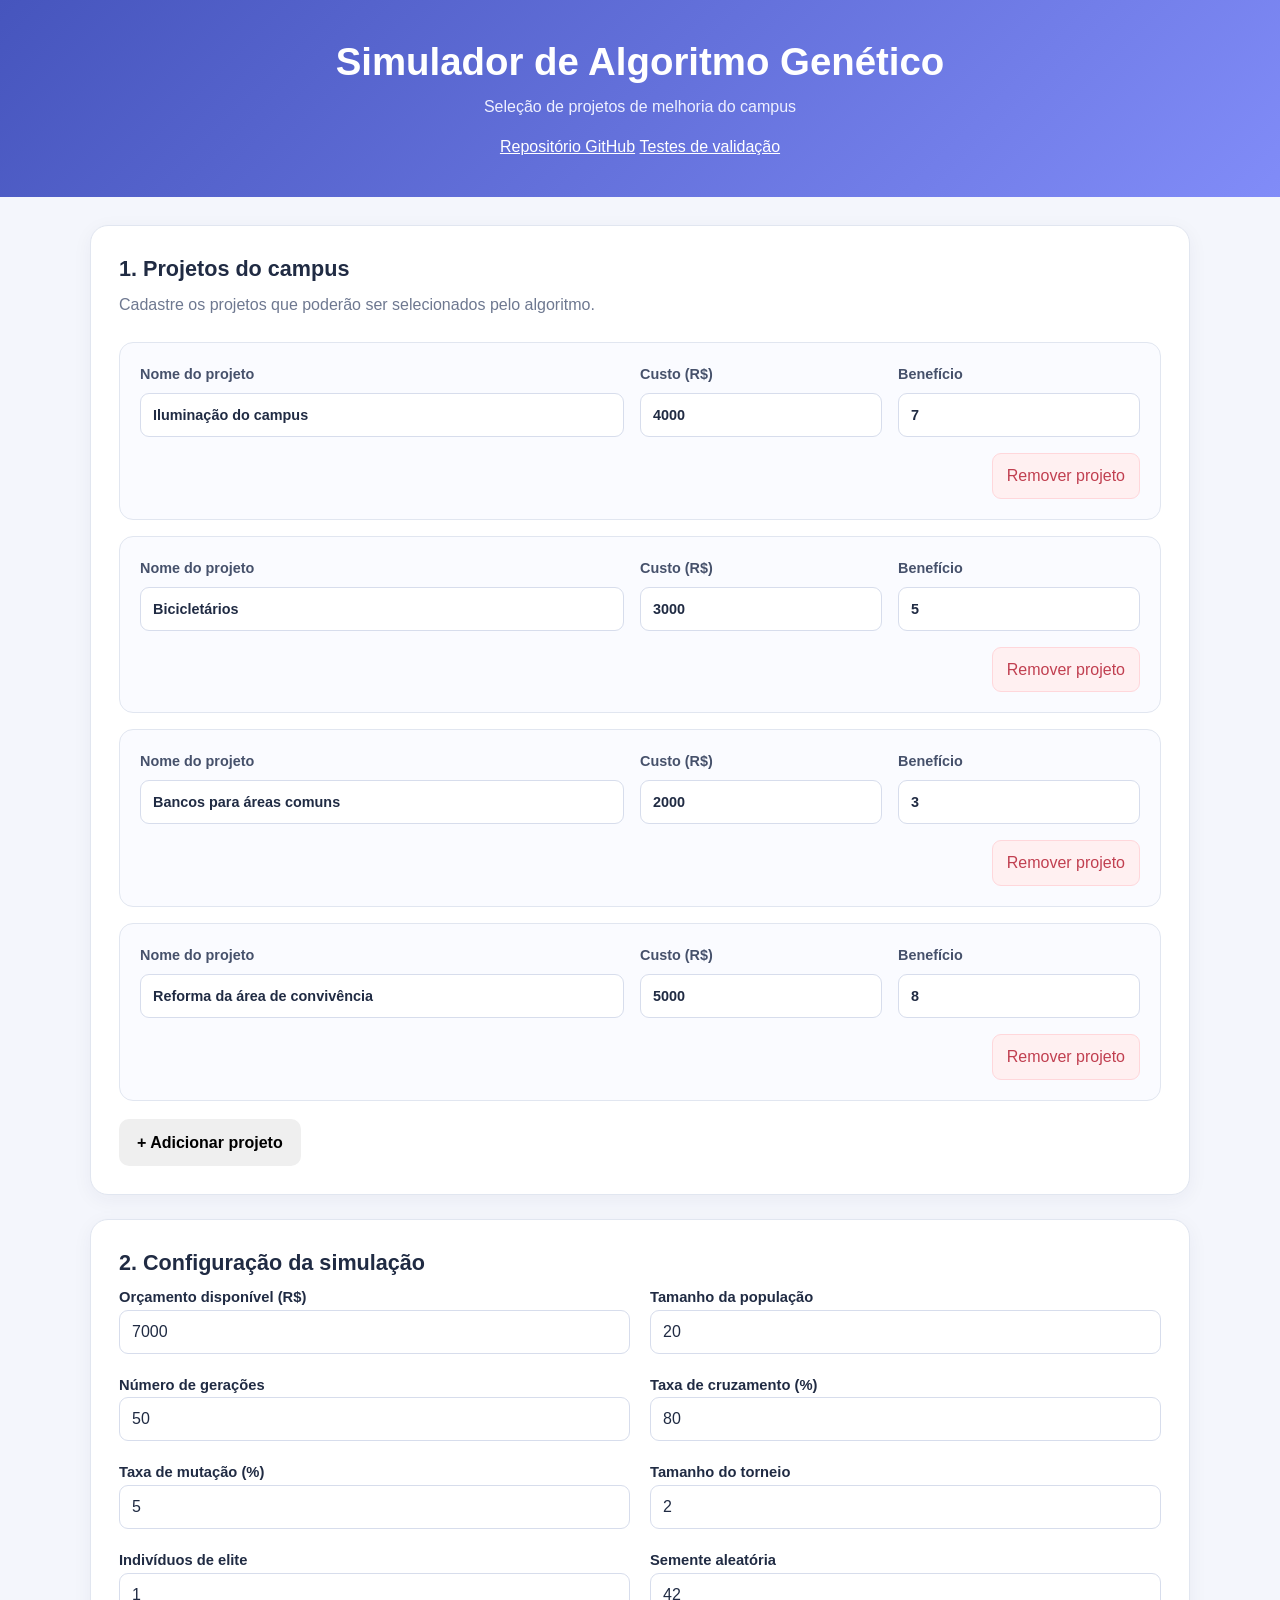
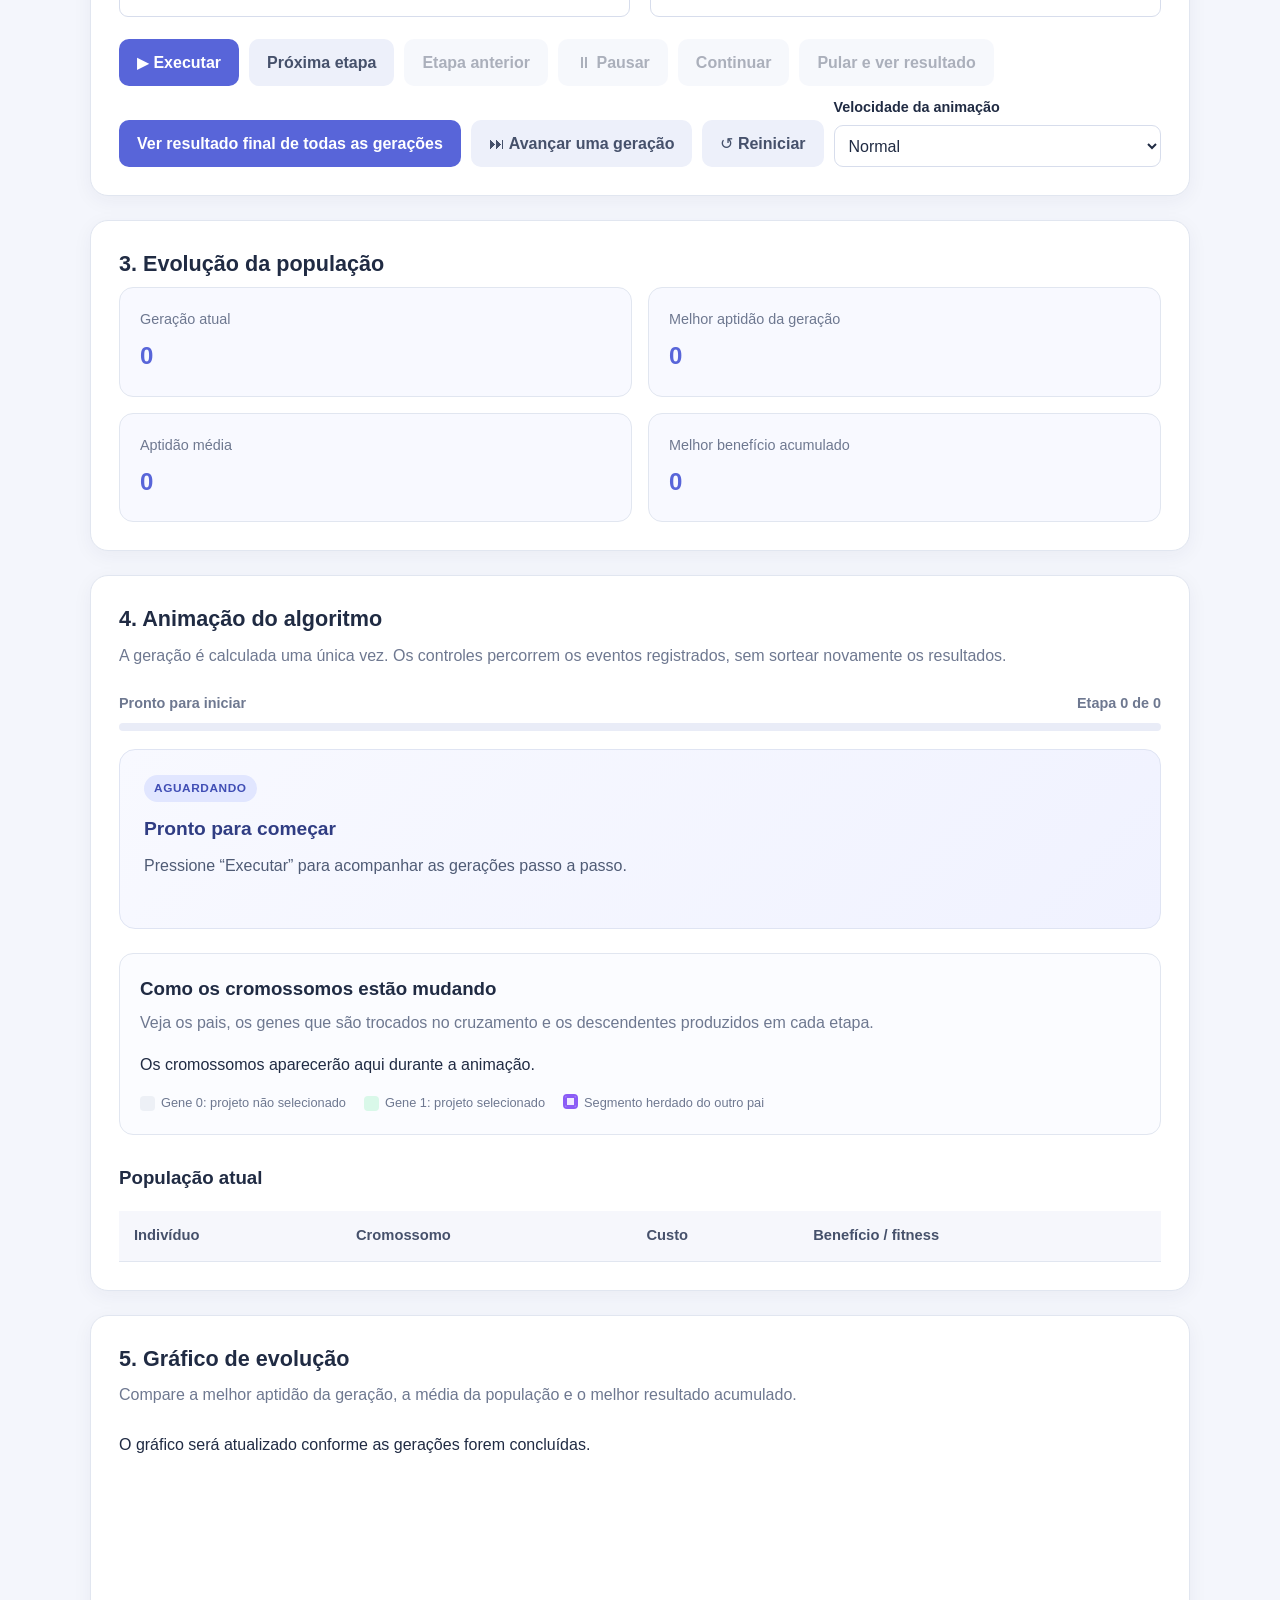
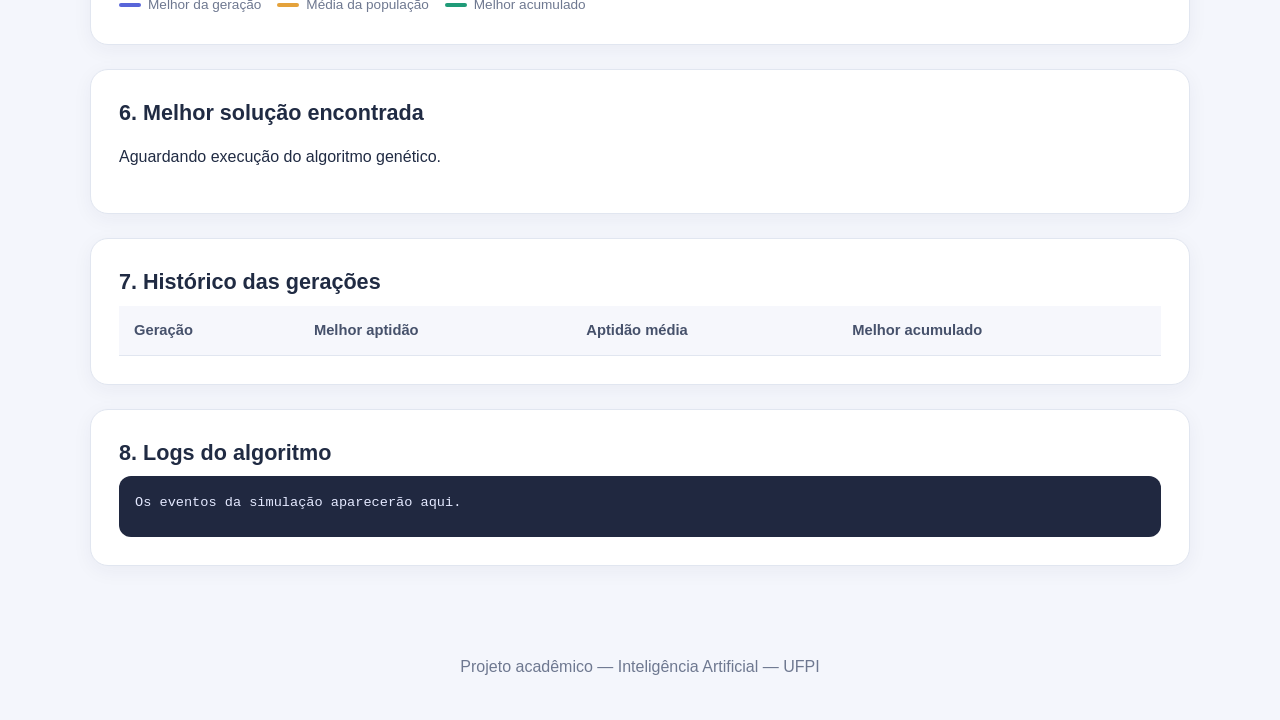
==== commit 902280c2: "Refactor form structure in index.html Reorganize form layout and add missing div for 'orcamento'." ====
--- a/index.html
+++ b/index.html
@@ -1,4 +1,3 @@
-
 <!DOCTYPE html>
 <html lang="pt-BR">
 <head>
@@ -33,12 +32,11 @@
         <section class="painel">
             <h2>2. Configuração da simulação</h2>
             <form id="form-configuracao">
-                <div class="campo">
-                    <label for="orcamento">Orçamento disponível (R$)</label>
-                    <input type="number" id="orcamento" min="0" step="0.01" value="7000" required>
-                </div>
-
                 <div class="grade-campos">
+                    <div class="campo">
+                        <label for="orcamento">Orçamento disponível (R$)</label>
+                        <input type="number" id="orcamento" min="0" step="0.01" value="7000" required>
+                    </div>
                     <div class="campo">
                         <label for="populacao">Tamanho da população</label>
                         <input type="number" id="populacao" min="2" step="1" value="20" required>
@@ -88,6 +86,7 @@
                             <option value="800" selected>Normal</option>
                             <option value="350">Rápida</option>
                             <option value="100">Muito rápida</option>
+                            <option value="0">Sem animação</option>
                         </select>
                     </div>
                 </div>
